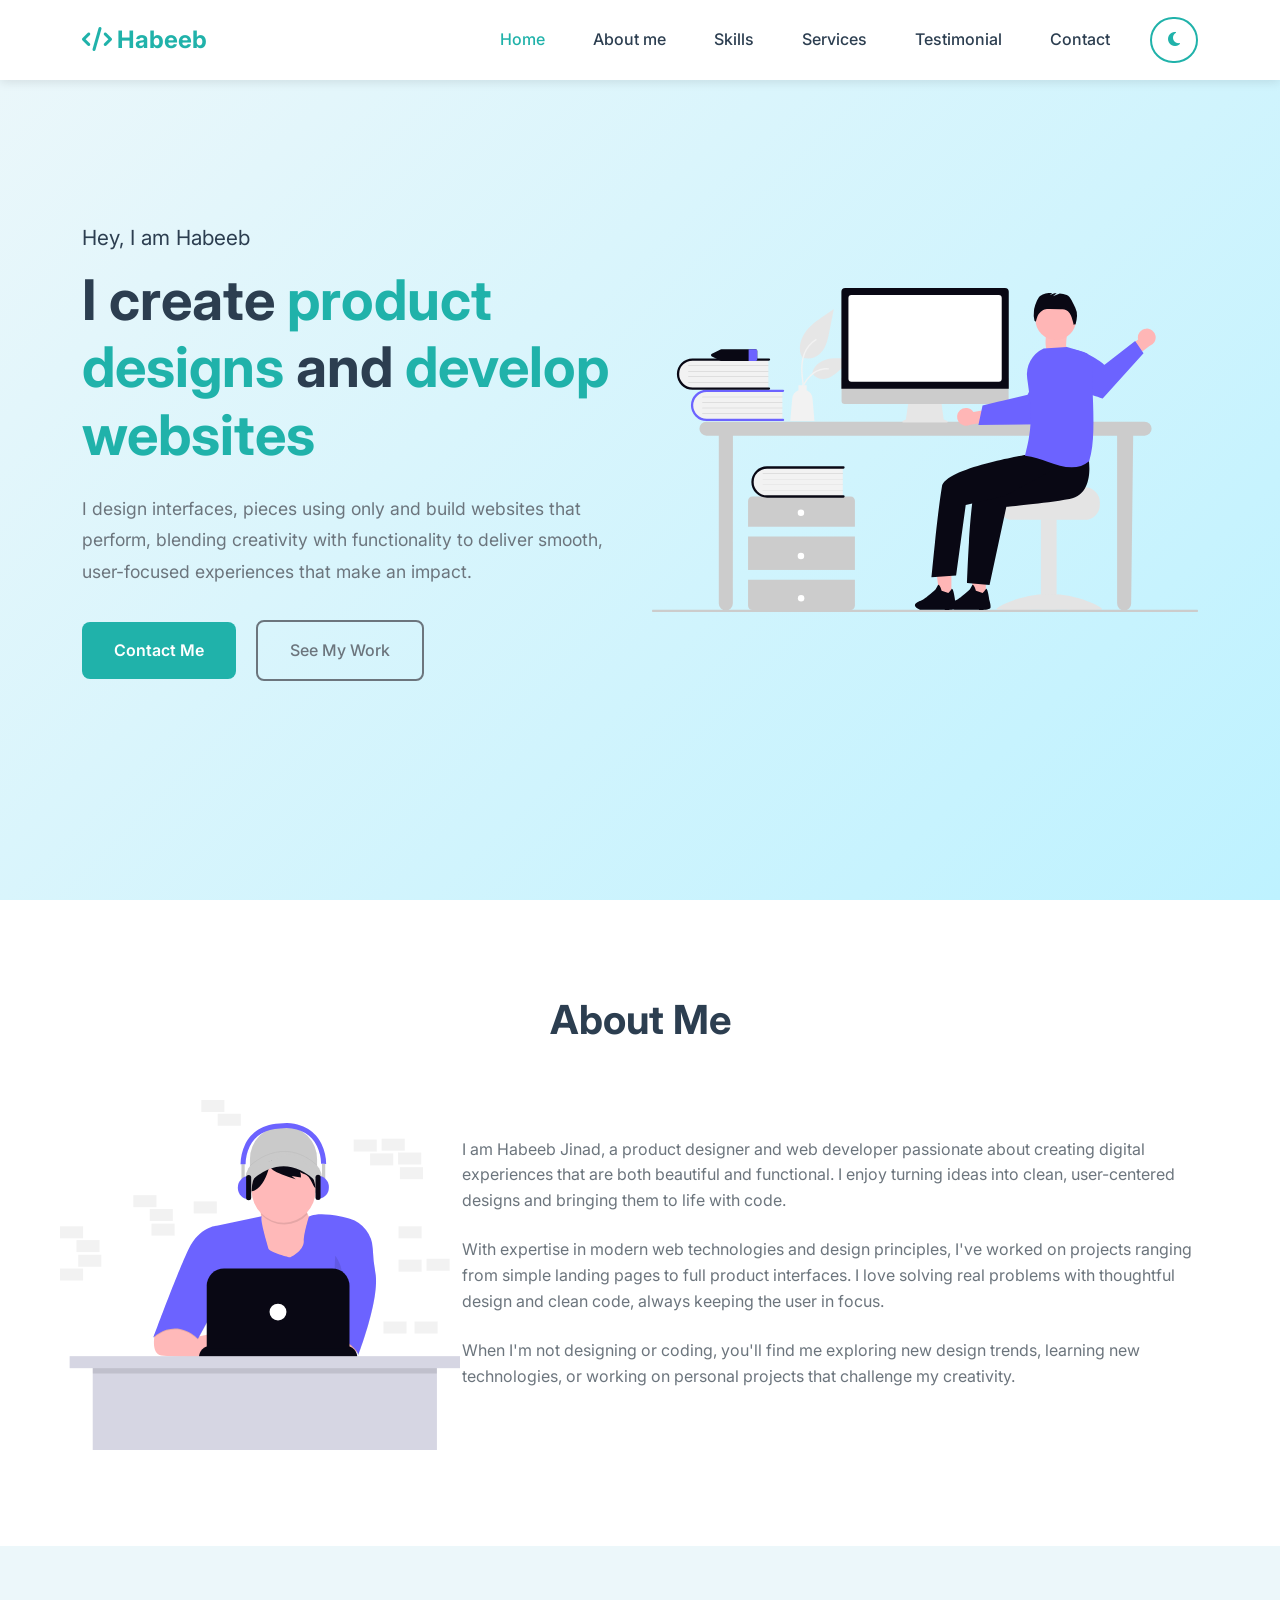
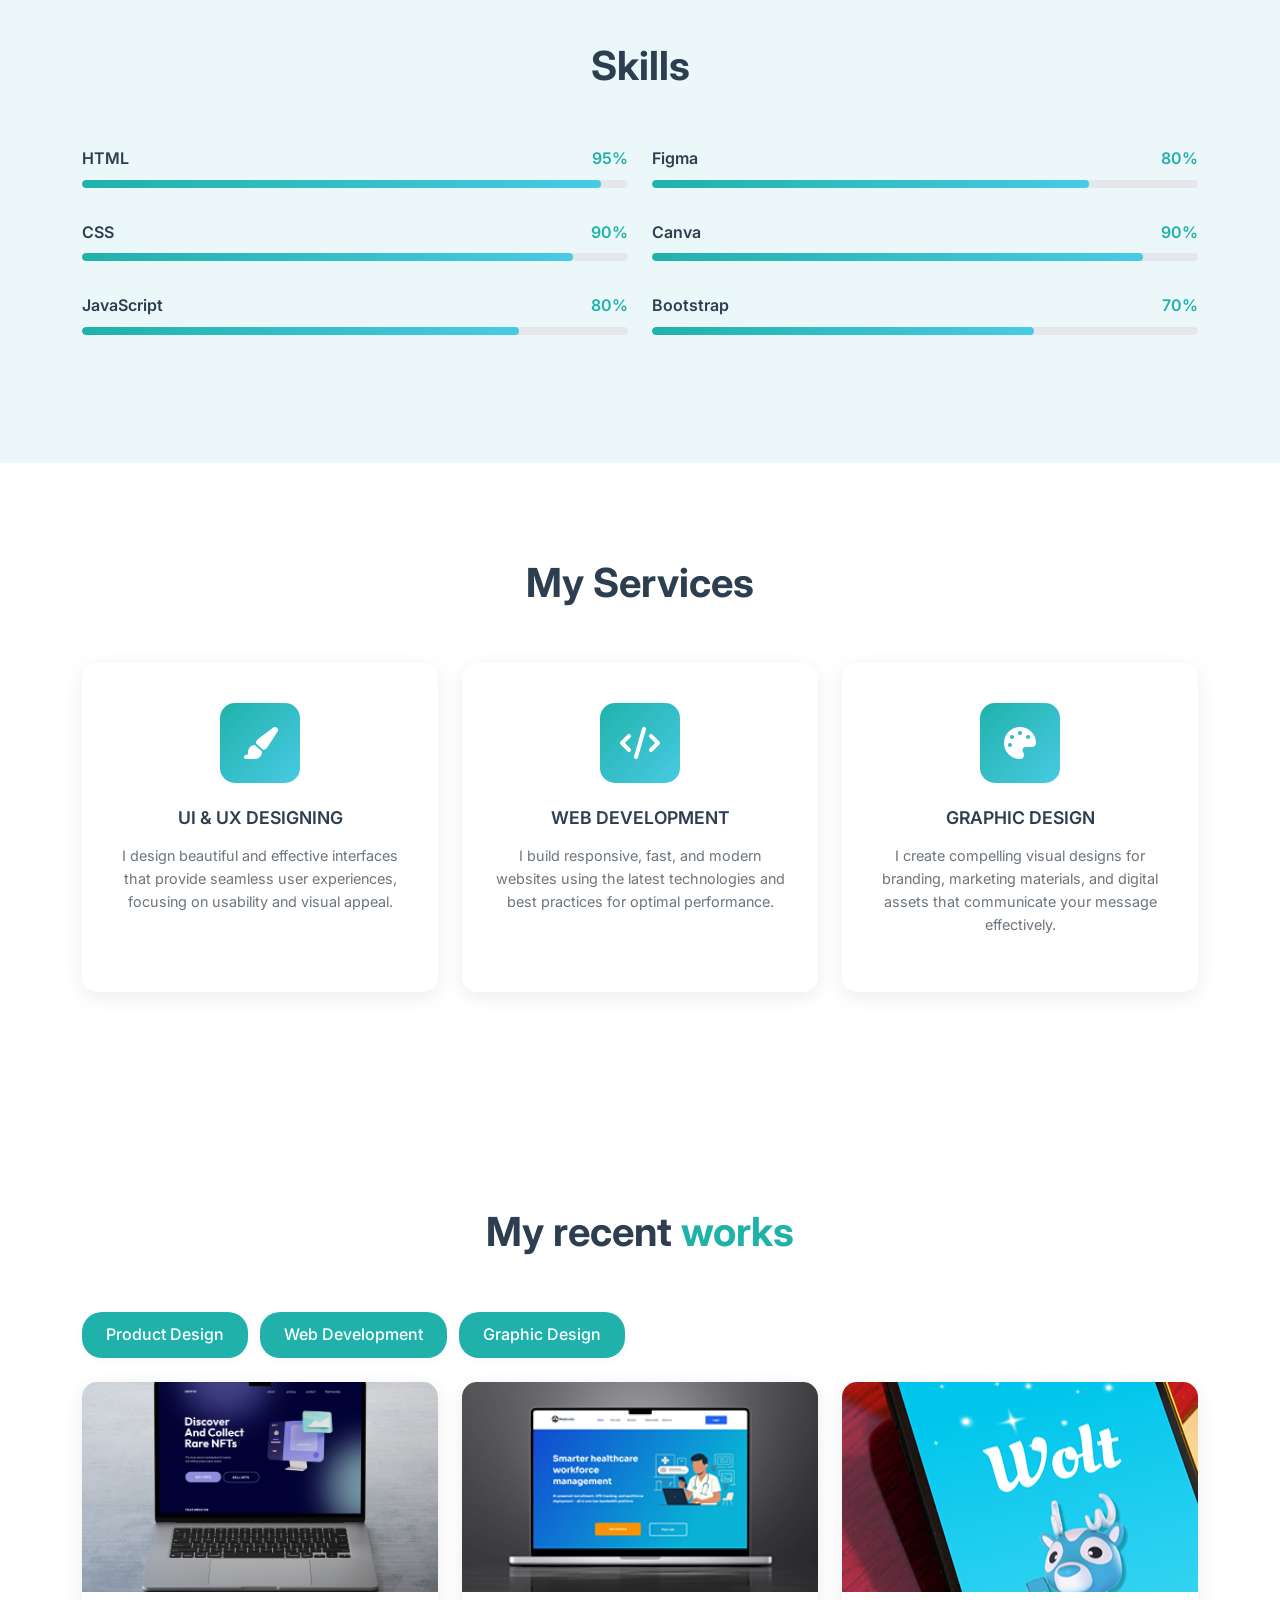
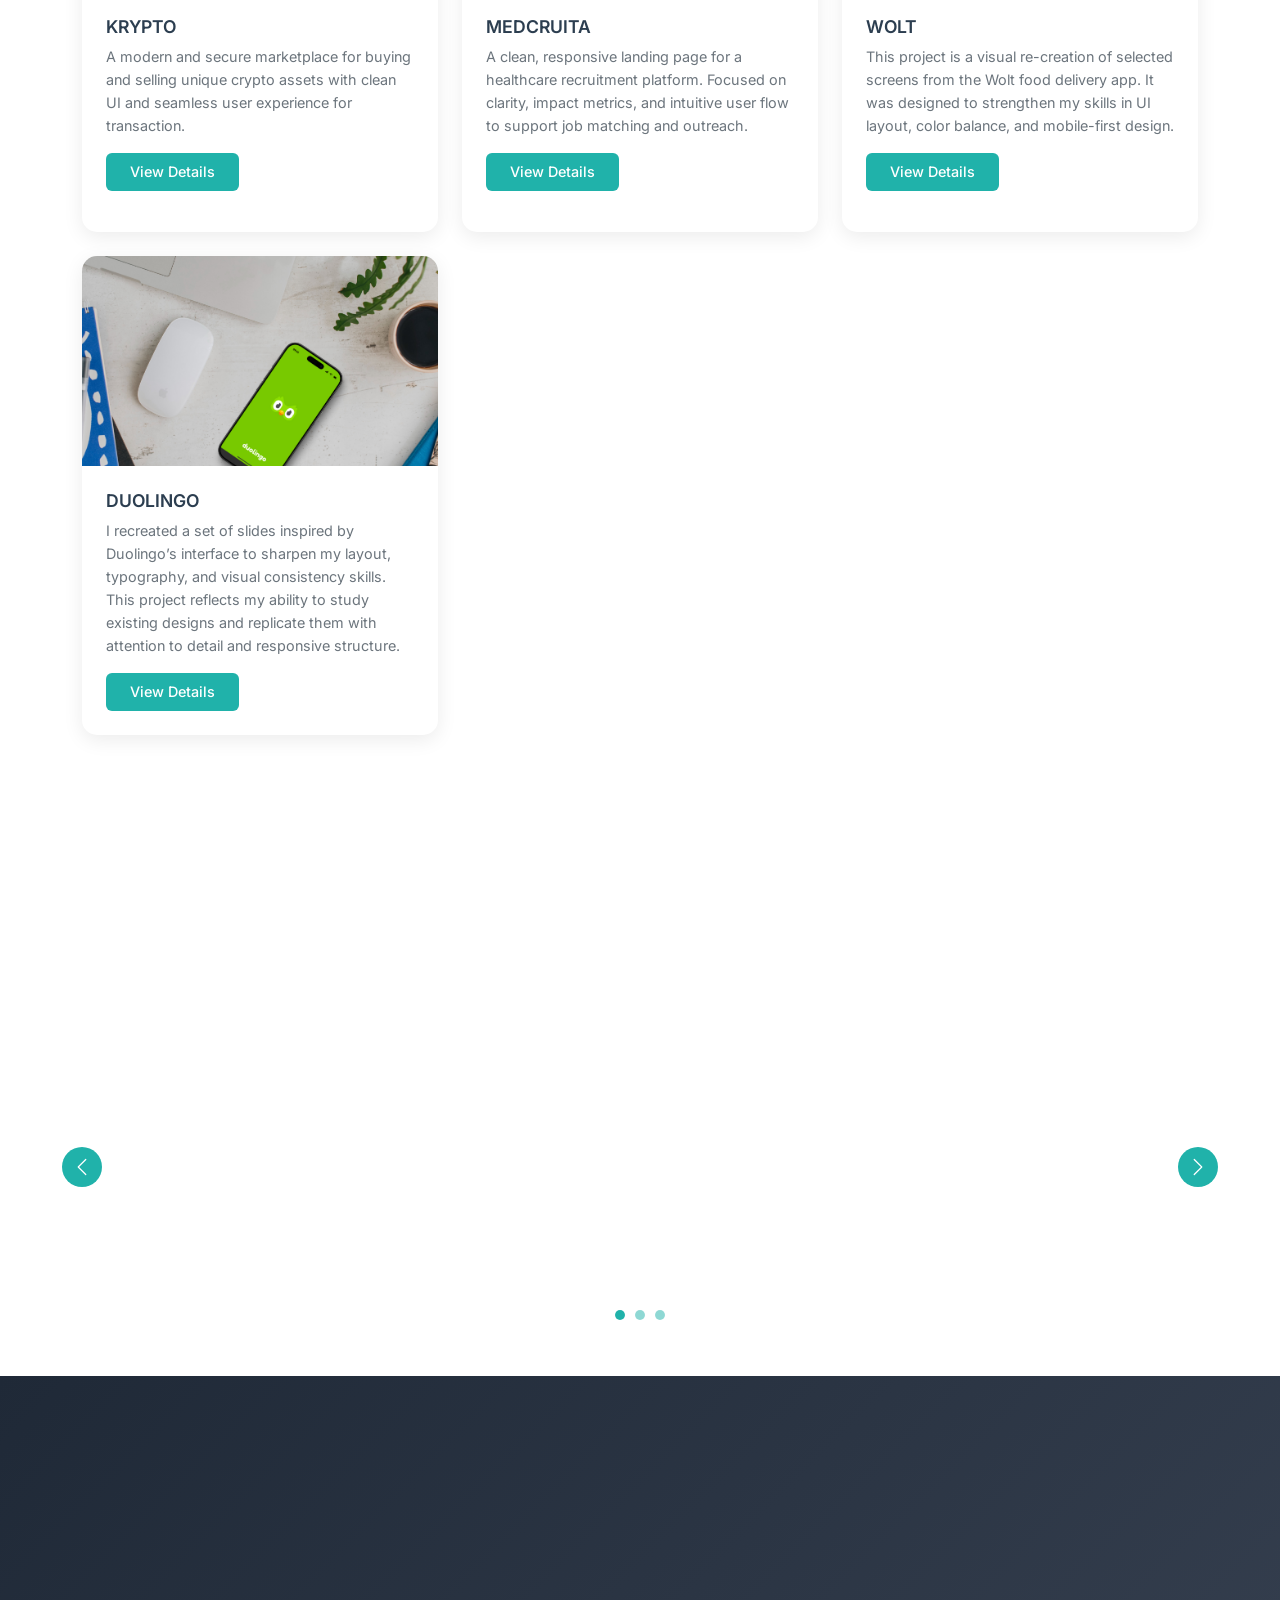
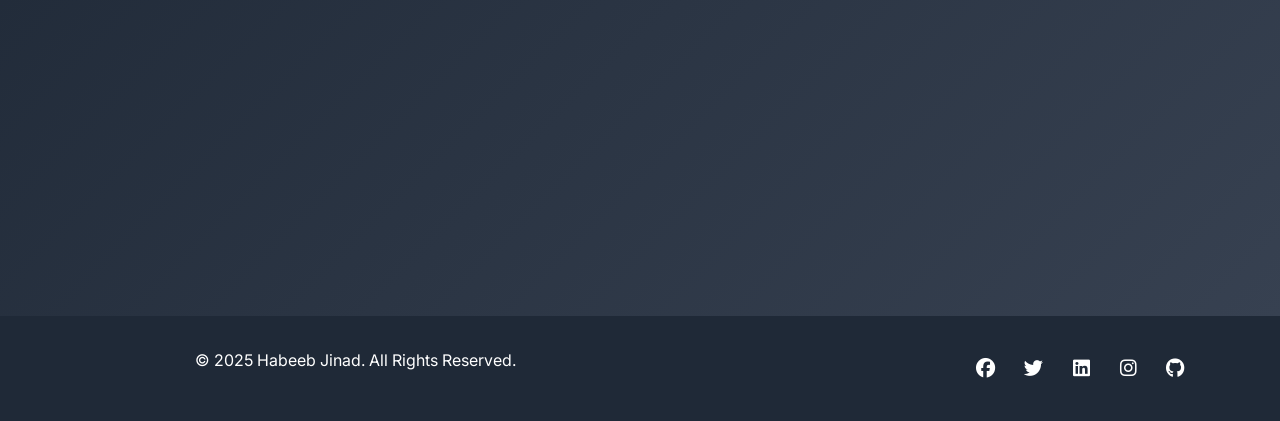
==== index.html @ 58ec865a "first commit" ====
<!DOCTYPE html>
<html lang="en">
<head>
    <meta charset="UTF-8">
    <meta name="viewport" content="width=device-width, initial-scale=1.0">
    <title>Habeeb - Portfolio</title>
    <link href="https://cdn.jsdelivr.net/npm/bootstrap@5.3.0/dist/css/bootstrap.min.css" rel="stylesheet">
    <link rel="stylesheet" href="https://cdnjs.cloudflare.com/ajax/libs/font-awesome/6.4.0/css/all.min.css">
    <link href="https://fonts.googleapis.com/css2?family=Inter:wght@300;400;500;600;700&display=swap" rel="stylesheet">
    <!-- AOS Animation Library -->
    <link href="https://unpkg.com/aos@2.3.1/dist/aos.css" rel="stylesheet">
    <link rel="stylesheet" href="style.css">
</head>
<body>
    <!-- Navigation -->
    <nav class="navbar navbar-expand-lg fixed-top" id="navbar">
        <div class="container">
            <a class="navbar-brand" href="#home">
                <i class="fas fa-code"></i> Habeeb
            </a>
            
            <button class="navbar-toggler" type="button" data-bs-toggle="collapse" data-bs-target="#navbarNav">
                <span class="navbar-toggler-icon"></span>
            </button>
            
            <div class="collapse navbar-collapse" id="navbarNav">
                <ul class="navbar-nav ms-auto">
                    <li class="nav-item">
                        <a class="nav-link active" href="#home">Home</a>
                    </li>
                    <li class="nav-item">
                        <a class="nav-link" href="#about">About me</a>
                    </li>
                    <li class="nav-item">
                        <a class="nav-link" href="#skills">Skills</a>
                    </li>
                    <li class="nav-item">
                        <a class="nav-link" href="#services">Services</a>
                    </li>
                    <li class="nav-item">
                        <a class="nav-link" href="#testimonials">Testimonial</a>
                    </li>
                    <li class="nav-item">
                        <a class="nav-link" href="#contact">Contact</a>
                    </li>
                </ul>
                <button class="theme-toggle" id="themeToggle">
                    <i class="fas fa-moon"></i>
                </button>
            </div>
        </div>
    </nav>

    <!-- Hero Section -->
    <section id="home" class="hero">
        <div class="container">
            <div class="row align-items-center">
                <div class="col-lg-6" data-aos="fade-right">
                    <p class="intro-text">Hey, I am Habeeb</p>
                    <h1>I create <span class="highlight">product designs</span> and <span class="highlight">develop websites</span></h1>
                    <p>I design interfaces, pieces using only and build websites that perform, blending creativity with functionality to deliver smooth, user-focused experiences that make an impact.</p>
                    <div class="hero-buttons">
                        <a href="#contact" class="btn-primary-custom me-3">Contact Me</a>
                        <a href="#portfolio" class="btn-outline-custom">See My Work</a>
                    </div>
                </div>
                <div class="col-lg-6" data-aos="fade-left">
                    <div class="hero-illustration">
                        <div class="computer-illustration">
                            <div class="computer-screen">
                                <img src="Images/undraw_hello_ccwj.svg" alt="" width="100%">
                            </div>
                        </div>
                    </div>
                </div>
            </div>
        </div>
    </section>

    <!-- About Section -->
    <section id="about" class="section about-section">
        <div class="container">
            <h2 class="section-title" data-aos="fade-up">About Me</h2>
            <div class="row align-items-center">
                <div class="col-lg-4 text-center mb-4 mb-lg-0" data-aos="fade-right">
                    <div class="about-illustration">
                        <div class="person-with-headphones">
                            <img src="Images/undraw_in-the-zone_07y7.svg" alt="" width="400">
                        </div>
                    </div>
                </div>
                <div class="col-lg-8" data-aos="fade-left">
                    <div class="about-content">
                        <p>I am Habeeb Jinad, a product designer and web developer passionate about creating digital experiences that are both beautiful and functional. I enjoy turning ideas into clean, user-centered designs and bringing them to life with code.</p>
                        <p>With expertise in modern web technologies and design principles, I've worked on projects ranging from simple landing pages to full product interfaces. I love solving real problems with thoughtful design and clean code, always keeping the user in focus.</p>
                        <p>When I'm not designing or coding, you'll find me exploring new design trends, learning new technologies, or working on personal projects that challenge my creativity.</p>
                    </div>
                </div>
            </div>
        </div>
    </section>

    <!-- Skills Section -->
    <section id="skills" class="section skills-section" >
        <div class="container">
            <h2 class="section-title" data-aos="fade-up">Skills</h2>
            <div class="row">
                <div class="col-lg-6" data-aos="fade-right">
                    <div class="skill-item">
                        <div class="skill-header">
                            <span class="skill-name">HTML</span>
                            <span class="skill-percentage">95%</span>
                        </div>
                        <div class="skill-bar">
                            <div class="skill-progress" data-width="95"></div>
                        </div>
                    </div>
                       <div class="skill-item">
                        <div class="skill-header">
                            <span class="skill-name">CSS</span>
                            <span class="skill-percentage">90%</span>
                        </div>
                        <div class="skill-bar">
                            <div class="skill-progress" data-width="90"></div>
                        </div>
                    </div>
                    <div class="skill-item">
                        <div class="skill-header">
                            <span class="skill-name">JavaScript</span>
                            <span class="skill-percentage">80%</span>
                        </div>
                        <div class="skill-bar">
                            <div class="skill-progress" data-width="80"></div>
                        </div>
                    </div>
                </div>
                <div class="col-lg-6" data-aos="fade-left">
                    <div class="skill-item">
                        <div class="skill-header">
                            <span class="skill-name">Figma</span>
                            <span class="skill-percentage">80%</span>
                        </div>
                        <div class="skill-bar">
                            <div class="skill-progress" data-width="80"></div>
                        </div>
                    </div>
                    <div class="skill-item">
                        <div class="skill-header">
                            <span class="skill-name">Canva</span>
                            <span class="skill-percentage">90%</span>
                        </div>
                        <div class="skill-bar">
                            <div class="skill-progress" data-width="90"></div>
                        </div>
                    </div>
                    <div class="skill-item">
                        <div class="skill-header">
                            <span class="skill-name">Bootstrap</span>
                            <span class="skill-percentage">70%</span>
                        </div>
                        <div class="skill-bar">
                            <div class="skill-progress" data-width="70"></div>
                        </div>
                    </div>
                </div>
            </div>
        </div>
    </section>

    <!-- Services Section -->
    <section id="services" class="section services-section">
        <div class="container">
            <h2 class="section-title" data-aos="fade-up">My Services</h2>
            <div class="row">
                <div class="col-lg-4 col-md-6 mb-4" data-aos="fade-up" data-aos-delay="100">
                    <div class="service-card">
                        <div class="service-icon">
                            <i class="fas fa-paint-brush"></i>
                        </div>
                        <h4>UI & UX DESIGNING</h4>
                        <p>I design beautiful and effective interfaces that provide seamless user experiences, focusing on usability and visual appeal.</p>
                    </div>
                </div>
                <div class="col-lg-4 col-md-6 mb-4" data-aos="fade-up" data-aos-delay="200">
                    <div class="service-card">
                        <div class="service-icon">
                            <i class="fas fa-code"></i>
                        </div>
                        <h4>WEB DEVELOPMENT</h4>
                        <p>I build responsive, fast, and modern websites using the latest technologies and best practices for optimal performance.</p>
                    </div>
                </div>
                <div class="col-lg-4 col-md-6 mb-4" data-aos="fade-up" data-aos-delay="300">
                    <div class="service-card">
                        <div class="service-icon">
                            <i class="fas fa-palette"></i>
                        </div>
                        <h4>GRAPHIC DESIGN</h4>
                        <p>I create compelling visual designs for branding, marketing materials, and digital assets that communicate your message effectively.</p>
                    </div>
                </div>
            </div>
        </div>
    </section>

    <!-- Portfolio Section -->
    <section id="portfolio" class="section portfolio-section">
        <div class="container">
            <h2 class="section-title" data-aos="fade-up">My recent <span style="color: var(--primary-color);">works</span></h2>
            <button id="btn-product">Product Design</button>
            <button id="btn-web">Web Development</button>
            <button id="btn-graphic">Graphic Design</button>
            
            <!-- Product Design Portfolio -->
            <div class="row portfolio-tab" id="tab-product">
                <!-- ...Product Design cards here... -->
                <div class="col-lg-4 col-md-6 mb-4" data-aos="fade-up" data-aos-delay="100">
                    <div class="portfolio-card">
                        <div class="portfolio-img1">
                            <!-- <img src="Images/Desktop_Screen.jpg" alt="" width="150px" height="200px"> -->
                        </div>
                        <div class="portfolio-content">
                            <h5 class="portfolio-title">KRYPTO</h5>
                            <p class="portfolio-description">A modern and secure marketplace for buying and selling unique crypto assets with clean UI and seamless user experience for transaction.</p>
                            <button class="btn btn-portfolio"><a href="https://www.figma.com/proto/UtSwRe54buXSeddj10uqeL/Flux---Figma-Build-Tutorial--Starter---Community-?node-id=206-2&t=BahXL095dK6r2NUO-1&scaling=scale-down&content-scaling=fixed&page-id=0%3A1&starting-point-node-id=206%3A2" style="color:white; text-decoration:none ;">View Details</a></button>
                        </div>
                    </div>
                </div>
                <div class="col-lg-4 col-md-6 mb-4" data-aos="fade-up" data-aos-delay="100">
                    <div class="portfolio-card">
                        <div class="portfolio-img2">
                            <!-- <img src="Images/Desktop2.jpg" alt="" width="150px" height="210px"> -->
                        </div>
                        <div class="portfolio-content">
                            <h5 class="portfolio-title">MEDCRUITA</h5>
                            <p class="portfolio-description">A clean, responsive landing page for a healthcare recruitment platform. Focused on clarity, impact metrics, and intuitive user flow to support job matching and outreach.</p>
                            <button class="btn btn-portfolio"><a href="https://www.figma.com/proto/5CIDczRvrMEs2ek6XN0WED/Health-Staff-Shortage?node-id=11-48&p=f&t=WVgqAH7skLcVqUFS-1&scaling=min-zoom&content-scaling=fixed&page-id=0%3A1&starting-point-node-id=11%3A48" style="color:white; text-decoration:none ;">View Details</a></button>

                        </div>
                    </div>
                </div>
                <div class="col-lg-4 col-md-6 mb-4" data-aos="fade-up" data-aos-delay="100">
                    <div class="portfolio-card">
                        <div class="portfolio-img3">
                            <!-- <img src="Images/mockuuups-multicolored-background-with-iphone-mockup.jpeg" alt="" width="360px" height="250px"> -->
                        </div>
                        <div class="portfolio-content">
                            <h5 class="portfolio-title">WOLT</h5>
                            <p class="portfolio-description">This project is a visual re-creation of selected screens from the Wolt food delivery app. It was designed to strengthen my skills in UI layout, color balance, and mobile-first design. </p>
                            <button class="btn btn-portfolio"><a href="https://www.figma.com/proto/FQML3WNP7sE4La2XTH9R8Q/Wolt?t=2QegcKZu5U7d9Sas-1&scaling=scale-down&content-scaling=fixed&page-id=0%3A1&node-id=11-59" style="color:white; text-decoration:none ;">View Details</a></button>
                        </div>
                    </div>
                </div>
                <div class="col-lg-4 col-md-6 mb-4" data-aos="fade-up" data-aos-delay="100">
                    <div class="portfolio-card" style="height: auto;">
                        <div class="portfolio-img4" >
                           <!-- <img src="Images/Duolin2.jpeg" alt="" width="500px" height="200px"> -->
                        </div>
                        <div class="portfolio-content">
                            <h5 class="portfolio-title">DUOLINGO</h5>
                            <p class="portfolio-description">I recreated a set of slides inspired by Duolingo’s interface to sharpen my layout, typography, and visual consistency skills. This project reflects my ability to study existing designs and replicate them with attention to detail and responsive structure.</p>
                            <button class="btn btn-portfolio"><a href="https://www.figma.com/proto/FQML3WNP7sE4La2XTH9R8Q/Wolt?node-id=54-167&t=sYsDBEqxlaJc2x8o-1&scaling=scale-down&content-scaling=fixed&page-id=51%3A145" style="color:white; text-decoration:none ;">View Details</a></button>
                        </div>
                    </div>
                </div>
            </div>
            
            <!-- Web Development Portfolio -->
            <div class="row portfolio-tab" id="tab-web" style="display:none;">
                <!-- ...Web Development cards here... -->
                <div class="col-lg-4 col-md-6 mb-4" data-aos="fade-up" data-aos-delay="100">
                    <div class="portfolio-card">
                        <div class="portfolio-img">
                            <img src="Images/Medmockup.jpg" alt="" width="360px" height="210px">
                        </div>
                        <div class="portfolio-content">
                            <h5 class="portfolio-title">PORTFOLIO WEBSITE</h5>
                            <p class="portfolio-description">A personal portfolio website built with HTML, CSS, and JavaScript.</p>
                            <button class="btn btn-portfolio">View Details</button>
                        </div>
                    </div>
                </div>
                <div class="col-lg-4 col-md-6 mb-4" data-aos="fade-up" data-aos-delay="100">
                    <div class="portfolio-card">
                        <div class="portfolio-img">
                            <i class="fas fa-chart-line"></i>
                        </div>
                        <div class="portfolio-content">
                            <h5 class="portfolio-title">FINTECH</h5>
                            <p class="portfolio-description">A modern fintech application with clean UI and seamless user experience for financial management.</p>
                            <button class="btn btn-portfolio">View Details</button>
                        </div>
                    </div>
                </div>
                <div class="col-lg-4 col-md-6 mb-4" data-aos="fade-up" data-aos-delay="100">
                    <div class="portfolio-card">
                        <div class="portfolio-img">
                            <i class="fas fa-chart-line"></i>
                        </div>
                        <div class="portfolio-content">
                            <h5 class="portfolio-title">FINTECH</h5>
                            <p class="portfolio-description">A modern fintech application with clean UI and seamless user experience for financial management.</p>
                            <button class="btn btn-portfolio">View Details</button>
                        </div>
                    </div>
                </div>
            </div>
            
            <!-- Graphic Design Portfolio -->
            <div class="row portfolio-tab" id="tab-graphic" style="display:none;">
                <!-- ...Graphic Design cards here... -->
                <div class="col-lg-4 col-md-6 mb-4" data-aos="fade-up" data-aos-delay="100">
                    <div class="portfolio-card">
                        <div class="portfolio-img">
                            <i class="fas fa-palette"></i>
                        </div>
                        <div class="portfolio-content">
                            <h5 class="portfolio-title">LOGO DESIGN</h5>
                            <p class="portfolio-description">Creative logo designs for brands and businesses.</p>
                            <button class="btn btn-portfolio">View Details</button>
                        </div>
                    </div>
                </div>
                <div class="col-lg-4 col-md-6 mb-4" data-aos="fade-up" data-aos-delay="100">
                    <div class="portfolio-card">
                        <div class="portfolio-img">
                            <i class="fas fa-chart-line"></i>
                        </div>
                        <div class="portfolio-content">
                            <h5 class="portfolio-title">FINTECH</h5>
                            <p class="portfolio-description">A modern fintech application with clean UI and seamless user experience for financial management.</p>
                            <button class="btn btn-portfolio">View Details</button>
                        </div>
                    </div>
                </div>
                <div class="col-lg-4 col-md-6 mb-4" data-aos="fade-up" data-aos-delay="100">
                    <div class="portfolio-card">
                        <div class="portfolio-img">
                            <i class="fas fa-chart-line"></i>
                        </div>
                        <div class="portfolio-content">
                            <h5 class="portfolio-title">FINTECH</h5>
                            <p class="portfolio-description">A modern fintech application with clean UI and seamless user experience for financial management.</p>
                            <button class="btn btn-portfolio">View Details</button>
                        </div>
                    </div>
                </div>
            </div>
        </div>
    </section>
    <!-- Testimonials Section -->
    <section id="testimonials" class="testimonial-section">
        <div class="container">
            <h2 class="section-title" data-aos="fade-up">What our clients say</h2>
            <div id="testimonialCarousel" class="carousel slide" data-bs-ride="carousel">
                <div class="carousel-inner">
                    <div class="carousel-item active">
                        <div class="row justify-content-center">
                            <div class="col-lg-8">
                                <div class="testimonial-card" data-aos="fade-up">
                                    <p class="testimonial-text">"Working with Mubashir was an absolute pleasure. His attention to detail and creative approach resulted in a website that exceeded our expectations. The design is both beautiful and functional."</p>
                                    <div class="testimonial-author">
                                        <div class="author-img">
                                            <i class="fas fa-user"></i>
                                        </div>
                                        <div class="author-info">
                                            <h6>Sarah Johnson</h6>
                                            <small>CEO, TechStart</small>
                                        </div>
                                    </div>
                                </div>
                            </div>
                        </div>
                    </div>
                    <div class="carousel-item">
                        <div class="row justify-content-center">
                            <div class="col-lg-8">
                                <div class="testimonial-card" data-aos="fade-up">
                                    <p class="testimonial-text">"Habeeb delivered exceptional work on our e-commerce platform. His technical skills and design expertise helped us create a user-friendly interface that increased our conversion rates significantly."</p>
                                    <div class="testimonial-author">
                                        <div class="author-img">
                                            <i class="fas fa-user"></i>
                                        </div>
                                        <div class="author-info">
                                            <h6>Michael Chen</h6>
                                            <small>Founder, ShopEasy</small>
                                        </div>
                                    </div>
                                </div>
                            </div>
                        </div>
                    </div>
                    <div class="carousel-item">
                        <div class="row justify-content-center">
                            <div class="col-lg-8">
                                <div class="testimonial-card" data-aos="fade-up">
                                    <p class="testimonial-text">"The mobile app design Habeeb created for us is outstanding. He understood our vision perfectly and translated it into a sleek, intuitive interface that our users love."</p>
                                    <div class="testimonial-author">
                                        <div class="author-img">
                                            <i class="fas fa-user"></i>
                                        </div>
                                        <div class="author-info">
                                            <h6>Emily Rodriguez</h6>
                                            <small>Product Manager, AppFlow</small>
                                        </div>
                                    </div>
                                </div>
                            </div>
                        </div>
                    </div>
                </div>
                
                <!-- Carousel Controls -->
                <button class="carousel-control-prev" type="button" data-bs-target="#testimonialCarousel" data-bs-slide="prev">
                    <span class="carousel-control-prev-icon"></span>
                </button>
                <button class="carousel-control-next" type="button" data-bs-target="#testimonialCarousel" data-bs-slide="next">
                    <span class="carousel-control-next-icon"></span>
                </button>
                
                <!-- Carousel Indicators -->
                <div class="carousel-indicators">
                    <button type="button" data-bs-target="#testimonialCarousel" data-bs-slide-to="0" class="active"></button>
                    <button type="button" data-bs-target="#testimonialCarousel" data-bs-slide-to="1"></button>
                    <button type="button" data-bs-target="#testimonialCarousel" data-bs-slide-to="2"></button>
                </div>
            </div>
        </div>
    </section>

    <!-- Contact Section -->
    <section id="contact" class="contact-section">
        <div class="container">
            <div class="row align-items-center">
                <div class="col-lg-6" data-aos="fade-right">
                    <div class="contact-content">
                        <h2>Let's discuss on something <span class="highlight">cool</span> together</h2>
                        <p>I'm interested both part-time or full-time opportunities. However, if you have other requests or questions, don't hesitate to contact me.</p>
                    </div>
                </div>
                <div class="col-lg-6" data-aos="fade-left">
                    <form class="contact-form" id="contactForm">
                        <div class="mb-3">
                            <input type="text" class="form-control" placeholder="Your name" required>
                        </div>
                        <div class="mb-3">
                            <input type="email" class="form-control" placeholder="Your email" required>
                        </div>
                        <div class="mb-3">
                            <textarea class="form-control" rows="4" placeholder="Your message" required></textarea>
                        </div>
                        <button type="submit" class="btn btn-primary-custom w-100">Send Message</button>
                    </form>
                </div>
            </div>
        </div>
    </section>

    <!-- Footer -->
    <footer class="footer">
        <div class="container">
            <div class="row align-items-center">
                <div class="col-md-6">
                    <p>&copy; 2025 Habeeb Jinad. All Rights Reserved.</p>
                </div>
                <div class="col-md-6">
                    <div class="social-links text-md-end">
                        <a href="#"><i class="fab fa-facebook"></i></a>
                        <a href="#"><i class="fab fa-twitter"></i></a>
                        <a href="#"><i class="fab fa-linkedin"></i></a>
                        <a href="#"><i class="fab fa-instagram"></i></a>
                        <a href="#"><i class="fab fa-github"></i></a>
                    </div>
                </div>
            </div>
        </div>
    </footer>

    <!-- Bootstrap 5 JS -->
    <script src="https://cdn.jsdelivr.net/npm/bootstrap@5.3.0/dist/js/bootstrap.bundle.min.js"></script>
    
    <!-- AOS Animation Library -->
    <script src="https://unpkg.com/aos@2.3.1/dist/aos.js"></script>

    <script>
        // Initialize AOS
        AOS.init({
            duration: 1000,
            once: true,
            offset: 100
        });

        // Navbar scroll effect and active link highlighting
        window.addEventListener('scroll', function() {
            const navbar = document.getElementById('navbar');
            const sections = document.querySelectorAll('section');
            const navLinks = document.querySelectorAll('.nav-link');
            
            // Navbar background on scroll
            if (window.scrollY > 50) {
                navbar.style.background = 'rgba(255, 255, 255, 0.95)';
                navbar.style.backdropFilter = 'blur(10px)';
            } else {
                navbar.style.background = 'var(--bg-light)';
                navbar.style.backdropFilter = 'none';
            }
            
            // Active link highlighting
            let current = '';
            sections.forEach(section => {
                const sectionTop = section.offsetTop;
                const sectionHeight = section.clientHeight;
                if (scrollY >= (sectionTop - 200)) {
                    current = section.getAttribute('id');
                }
            });
            
            navLinks.forEach(link => {
                link.classList.remove('active');
                if (link.getAttribute('href') === '#' + current) {
                    link.classList.add('active');
                }
            });
        });

        // Smooth scrolling for navigation links
        document.querySelectorAll('a[href^="#"]').forEach(anchor => {
            anchor.addEventListener('click', function (e) {
                e.preventDefault();
                const target = document.querySelector(this.getAttribute('href'));
                if (target) {
                    target.scrollIntoView({
                        behavior: 'smooth',
                        block: 'start'
                    });
                }
            });
        });

        // Skills animation
        function animateSkills() {
            const skillBars = document.querySelectorAll('.skill-progress');
            skillBars.forEach(bar => {
                const width = bar.getAttribute('data-width');
                bar.style.width = width + '%';
            });
        }
        
                // Portfolio tab switching
        document.getElementById('btn-product').onclick = function() {
            document.getElementById('tab-product').style.display = 'flex';
            document.getElementById('tab-web').style.display = 'none';
            document.getElementById('tab-graphic').style.display = 'none';
        };
        document.getElementById('btn-web').onclick = function() {
            document.getElementById('tab-product').style.display = 'none';
            document.getElementById('tab-web').style.display = 'flex';
            document.getElementById('tab-graphic').style.display = 'none';
        };
        document.getElementById('btn-graphic').onclick = function() {
            document.getElementById('tab-product').style.display = 'none';
            document.getElementById('tab-web').style.display = 'none';
            document.getElementById('tab-graphic').style.display = 'flex';
        };
        // Trigger skills animation when section is in view
        const skillsSection = document.getElementById('skills');
        const observer = new IntersectionObserver((entries) => {
            entries.forEach(entry => {
                if (entry.isIntersecting) {
                    animateSkills();
                }
            });
        });
        observer.observe(skillsSection);

        // Theme toggle functionality
        const themeToggle = document.getElementById('themeToggle');
        const body = document.body;
        const icon = themeToggle.querySelector('i');

        // Check for saved theme preference
        const savedTheme = localStorage.getItem('theme');
        if (savedTheme) {
            body.setAttribute('data-theme', savedTheme);
            if (savedTheme === 'dark') {
                icon.classList.replace('fa-moon', 'fa-sun');
            }
        }

        themeToggle.addEventListener('click', () => {
            const currentTheme = body.getAttribute('data-theme');
            
            if (currentTheme === 'dark') {
                body.removeAttribute('data-theme');
                icon.classList.replace('fa-sun', 'fa-moon');
                localStorage.setItem('theme', 'light');
            } else {
                body.setAttribute('data-theme', 'dark');
                icon.classList.replace('fa-moon', 'fa-sun');
                localStorage.setItem('theme', 'dark');
            }
        });

        // Form validation and submission
        const contactForm = document.getElementById('contactForm');
        contactForm.addEventListener('submit', function(e) {
            e.preventDefault();
            
            // Simple form validation
            const inputs = this.querySelectorAll('input, textarea');
            let isValid = true;
            
            inputs.forEach(input => {
                if (!input.value.trim()) {
                    isValid = false;
                    input.style.borderColor = '#dc3545';
                } else {
                    input.style.borderColor = 'rgba(255,255,255,0.2)';
                }
            });
            
            if (isValid) {
                // Simulate form submission
                const submitBtn = this.querySelector('button[type="submit"]');
                const originalText = submitBtn.textContent;
                submitBtn.textContent = 'Sending...';
                submitBtn.disabled = true;
                
                setTimeout(() => {
                    alert('Message sent successfully!');
                    this.reset();
                    submitBtn.textContent = originalText;
                    submitBtn.disabled = false;
                }, 2000);
            }
        });

        // Mobile nav toggle
        const navbarToggler = document.querySelector('.navbar-toggler');
        const navbarCollapse = document.querySelector('.navbar-collapse');
        
        navbarToggler.addEventListener('click', function() {
            this.classList.toggle('active');
        });

        // Close mobile nav when clicking on a link
        document.querySelectorAll('.nav-link').forEach(link => {
            link.addEventListener('click', () => {
                if (window.innerWidth < 992) {
                    const bsCollapse = new bootstrap.Collapse(navbarCollapse, {
                        hide: true
                    });
                }
            });
        });

        // Testimonial carousel auto-play
        const testimonialCarousel = new bootstrap.Carousel(document.getElementById('testimonialCarousel'), {
            interval: 5000,
            wrap: true
        });
    </script>
</body>
</html>
---- style.css ----
:root {
    --primary-color: #20B2AA;
    --secondary-color: #48CAE4;
    --accent-color: #7DD3FC;
    --soft-blue:#bef2ff;
    --dark-color: #2C3E50;
    --light-blue: #ecf7fa;
    --text-dark: #2C3E50;
    --text-light: #6C757D;
    --text-muted: #9CA3AF;
    --bg-light: #FFFFFF;
    --card-bg: #FFFFFF;
    --testimonial-bg: #A7F3D0;
}

[data-theme="dark"] {
    --soft-blue:#1A1A1A;
    --bg-light: #1A1A1A;
    --light-blue: #2D2D2D;
    --text-dark: #FFFFFF;
    --text-light: #E0E0E0;
    --text-muted: #B0B0B0;
    --card-bg: #2D2D2D;
    --testimonial-bg: #065F46;
}

* {
    margin: 0;
    padding: 0;
    box-sizing: border-box;
}

body {
    font-family: 'Inter', sans-serif;
    line-height: 1.6;
    color: var(--text-dark);
    background-color: var(--bg-light);
    transition: all 0.3s ease;
}

html {
    scroll-behavior: smooth;
}

/* Navigation */
.navbar {
    background-color: var(--bg-light) !important;
    box-shadow: 0 2px 10px rgba(0,0,0,0.1);
    transition: all 0.3s ease;
    padding: 1rem 0;
}

.navbar-brand {
    font-weight: 700;
    font-size: 1.5rem;
    color: var(--primary-color) !important;
}

.navbar-nav .nav-link {
    color: var(--text-dark) !important;
    font-weight: 500;
    margin: 0 1rem;
    transition: color 0.3s ease;
    position: relative;
}

.navbar-nav .nav-link:hover,
.navbar-nav .nav-link.active {
    color: var(--primary-color) !important;
}

.theme-toggle {
    background: none;
    border: 2px solid var(--primary-color);
    color: var(--primary-color);
    border-radius: 50px;
    padding: 0.5rem 1rem;
    transition: all 0.3s ease;
    margin-left: 1rem;
}

.theme-toggle:hover {
    background-color: var(--primary-color);
    color: white;
}

/* Hero Section */
.hero {
    min-height: 100vh;
    display: flex;
    align-items: center;
    background: linear-gradient(135deg, var(--light-blue) 0%, var(--soft-blue) 100%);
    padding: 8rem 0;
}

.hero h1 {
    font-size: 3.5rem;
    font-weight: 700;
    color: var(--text-dark);
    margin-bottom: 1.5rem;
    line-height: 1.2;
}

.hero .highlight {
    color: var(--primary-color);
}

.hero p {
    font-size: 1.1rem;
    color: var(--text-light);
    margin-bottom: 2rem;
    line-height: 1.8;
}

.hero .intro-text {
    color: var(--text-dark);
    font-size: 1.3rem;
    margin-bottom: 0.7rem;
}

.btn-primary-custom {
    background: var(--primary-color);
    border: none;
    padding: 1rem 2rem;
    border-radius: 8px;
    font-weight: 600;
    color: white;
    transition: all 0.3s ease;
    text-decoration: none;
    display: inline-block;
}

.btn-primary-custom:hover {
    background: #1a9a95;
    transform: translateY(-2px);
    color: white;
}

.btn-outline-custom {
    border: 2px solid var(--text-light);
    color: var(--text-light);
    padding: 1rem 2rem;
    border-radius: 8px;
    font-weight: 500;
    transition: all 0.3s ease;
    text-decoration: none;
    display: inline-block;
}

.btn-outline-custom:hover {
    background-color: var(--text-light);
    color: white;
}

/* Hero Illustration */
.hero-illustration {
    position: relative;
    text-align: center;
}

/* Section Styles */
.section {
    padding: 6rem 0;
}

.section-title {
    font-size: 2.5rem;
    font-weight: 700;
    text-align: center;
    margin-bottom: 3.5rem;
    color: var(--text-dark);
}

/* About Section */
.about-section {
    background-color: var(--light-gray);
    padding: 6rem 0;
}

.about-illustration {
    width: 300px;
    height: 350px;
    position: relative;
    margin: 0 auto;
    display: flex;
    align-items: center;
    justify-content: center;
    
}

.person-with-headphones {
    color: white;
    font-size: 4rem;
}

.about-content p {
    color: var(--text-light);
    font-size: 1rem;
    line-height: 1.6;
    margin-bottom: 1.5rem;
}

/* Skills Section */
.skills-section {
    background-color: var(--light-blue);
    padding: 6rem 0;
}

.skill-item {
    margin-bottom: 2rem;
}

.skill-header {
    display: flex;
    justify-content: space-between;
    align-items: center;
    margin-bottom: 0.5rem;
}

.skill-name {
    font-weight: 600;
    color: var(--text-dark);
}

.skill-percentage {
    font-weight: 600;
    color: var(--primary-color);
}

.skill-bar {
    height: 8px;
    background-color: #E5E7EB;
    border-radius: 4px;
    overflow: hidden;
}

.skill-progress {
    height: 100%;
    background: linear-gradient(90deg, var(--primary-color), var(--secondary-color));
    border-radius: 4px;
    transition: width 2s ease-in-out;
    width: 0;
}

/* Services Section */
.services-section {
    background-color: var(--light-gray);
}

.service-card {
    background: var(--card-bg);
    border-radius: 15px;
    padding: 2.5rem 2rem;
    text-align: center;
    box-shadow: 0 5px 20px rgba(0,0,0,0.08);
    transition: all 0.3s ease;
    border: none;
    height: 100%;
}

.service-card:hover {
    transform: translateY(-5px);
    box-shadow: 0 15px 35px rgba(0,0,0,0.15);
}

.service-icon {
    width: 80px;
    height: 80px;
    background: linear-gradient(135deg, var(--primary-color), var(--secondary-color));
    border-radius: 15px;
    display: flex;
    align-items: center;
    justify-content: center;
    margin: 0 auto 1.5rem;
    color: white;
    font-size: 2rem;
}

.service-card h4 {
    font-weight: 600;
    margin-bottom: 1rem;
    color: var(--text-dark);
    font-size: 1.1rem;
}

.service-card p {
    color: var(--text-light);
    font-size: 0.9rem;
    line-height: 1.6;
}
/* Portfolio Tab Buttons */
#portfolio .container > button {
    background: var(--primary-color, #007bff);
    color: #fff;
    border: none;
    outline: none;
    padding: 10px 24px;
    margin: 0 8px 24px 0;
    border-radius: 20px;
    font-weight: 500;
    font-size: 1rem;
    transition: background-color 0.2s, color 0.2s, box-shadow 0.2s;
    box-shadow: 0 2px 8px rgba(0,0,0,0.04);
    cursor: pointer;
}

#portfolio .container > button.active,
#portfolio .container > button:focus {
    background: #fff;
    color: var(--primary-color, #007bff);
    border: 2px solid var(--primary-color, #007bff);
    box-shadow: 0 4px 16px rgba(0,0,0,0.08);
}
/* Portfolio Section */
.portfolio-section {
    background-color: var(--bg-light);
}

.portfolio-card {
    background: 010135var(--card-bg);
    border-radius: 15px;
    overflow: hidden;
    box-shadow: 0 5px 20px rgba(0,0,0,0.08);
    transition: all 0.3s ease;
    border: none;
    height: 450px;
}

.portfolio-card:hover {
    transform: translateY(-5px);
    box-shadow: 0 15px 35px rgba(0,0,0,0.15);
}
.portfolio-img1 {
  width: auto;
  height: 210px;
  background: url('Images/mockuuups-mac.jpeg') no-repeat center center;
  background-size: cover; /* or try cover */
  display: flex;
  align-items: center;
  justify-content: center;
  color: white;
  font-size: 3rem;
}

.portfolio-img2 {
    width: auto;
    height: 210px;
    background: url('Images/Medcruita.jpeg') no-repeat center center;
    background-size: cover; 
    display: flex;
    align-items: center;
    justify-content: center;
    color: white;
    font-size: 3rem;}

.portfolio-img3 {
    height: 210px;
    background: url('Images/mockuuups-multicolored-background-with-iphone-mockup.jpeg') no-repeat center center;
    display: flex;
    align-items: center;
    justify-content: center;
    color: white;
    font-size: 3rem;
    
}
.portfolio-img4 {
    height: 210px;
    background: url('Images/Duolin2.jpeg') no-repeat center center;
    background-size: 600px;
    display: flex;
    align-items: center;
    justify-content: center;
    color: white;
    font-size: 3rem;
    
}
.portfolio-img {
    height: 200px;
    background: linear-gradient(45deg, var(--primary-color), var(--secondary-color));
    display: flex;
    align-items: center;
    justify-content: center;
    color: white;
    font-size: 2rem;
        }

.portfolio-content {
    padding: 1.5rem;
}

.portfolio-title {
    font-weight: 600;
    margin-bottom: 0.5rem;
    color: var(--text-dark);
    font-size: 1.1rem;
}

.portfolio-description {
    color: var(--text-light);
    font-size: 0.9rem;
    line-height: 1.6;
    margin-bottom: 1rem;
}

.btn-portfolio {
    background: var(--primary-color);
    color: white;
    border: none;
    padding: 0.5rem 1.5rem;
    border-radius: 6px;
    font-size: 0.9rem;
    font-weight: 500;
    transition: all 0.3s ease;
}

.btn-portfolio:hover {
    background: #1a9a95;
    color: white;
}

/* Testimonials Section */
.testimonial-section {
    background-color: var(--light-gray);
    padding: 5rem 0;
}

.testimonial-card {
    background: var(--testimonial-bg);
    border-radius: 20px;
    padding: 2.5rem;
    text-align: center;
    margin: 0 1rem;
    border: none;
    position: relative;
}

.testimonial-text {
    font-size: 1.1rem;
    font-style: italic;
    margin-bottom: 2rem;
    color: var(--text-light);
    line-height: 1.8;
}

.testimonial-author {
    display: flex;
    align-items: center;
    justify-content: center;
}

.author-img {
    width: 50px;
    height: 50px;
    border-radius: 50%;
    background: #02946b;
    display: flex;
    align-items: center;
    justify-content: center;
    color: white;
    font-size: 1.2rem;
    margin-right: 1rem;
}

.author-info h6 {
    margin: 0;
    font-weight: 600;
    color: var(--text-light);
    font-size: 0.9rem;
}

.author-info small {
    color: var(--text-light);
    font-size: 0.8rem;
}

.carousel-control-prev,
.carousel-control-next {
    width: 40px;
    height: 40px;
    background-color: var(--primary-color);
    border-radius: 50%;
    top: 50%;
    transform: translateY(-50%);
    opacity: 1;
}

.carousel-control-prev {
    left: -20px;
}

.carousel-control-next {
    right: -20px;
}

.carousel-control-prev-icon,
.carousel-control-next-icon {
    width: 20px;
    height: 20px;
}

.carousel-indicators {
    bottom: -50px;
}

.carousel-indicators [data-bs-target] {
    background-color: var(--primary-color);
    width: 10px;
    height: 10px;
    border-radius: 50%;
    margin: 0 5px;
}

/* Contact Section */
.contact-section {
    background: linear-gradient(135deg, #1F2937 0%, #374151 100%);
    color: white;
    padding: 5rem 0;
}

.contact-content h2 {
    font-size: 2.5rem;
    font-weight: 700;
    margin-bottom: 1rem;
    line-height: 1.3;
}

.contact-content .highlight {
    color: var(--primary-color);
}

.contact-content p {
    font-size: 1rem;
    opacity: 0.9;
    line-height: 1.7;
}

.contact-form {
    background: rgba(255,255,255,0.05);
    backdrop-filter: blur(10px);
    border-radius: 15px;
    padding: 2rem;
}

.form-control {
    background: rgba(255,255,255,0.1);
    border: 1px solid rgba(255,255,255,0.2);
    border-radius: 8px;
    color: white;
    padding: 0.8rem 1rem;
    margin-bottom: 1rem;
    font-size: 0.9rem;
}

.form-control:focus {
    background: rgba(255,255,255,0.15);
    border-color: var(--primary-color);
    box-shadow: 0 0 0 0.2rem rgba(32, 178, 170, 0.25);
    color: white;
}

.form-control::placeholder {
    color: rgba(255,255,255,0.7);
}

/* Footer */
.footer {
    background-color: #1F2937;
    color: white;
    padding: 2rem 0;
    text-align: center;
}

.social-links a {
    color: white;
    font-size: 1.2rem;
    margin: 0 0.8rem;
    transition: color 0.3s ease;
}

.social-links a:hover {
    color: var(--primary-color);
}

/* Responsive: Make portfolio buttons smaller on small screens */
@media (max-width: 576px) {
    #portfolio .container > button {
        padding: 5px 9px;
        font-size: 0.5rem;
        margin-bottom: 16px;
    }
    /* Hero section button */
    .btn-primary-custom {
        padding: 0.8rem 1.5rem;
        font-size: 0.9rem;
    }
    .btn-outline-custom {
        padding: 0.8rem 1.5rem;
        font-size: 0.9rem;
    }
    .hero h1 {
        font-size: 2rem; 
    }
    .hero p {
        font-size: 1rem;
    }
    .hero .intro-text {
        font-size: 1rem;
    }
    .hero-illustration {
        width: 100%;
        height: auto;
        margin-top: 50px;
        justify-items: center;
    }
 


}
/* Responsive Design */
@media (max-width: 768px) {
    .hero h1 {
        font-size: 2.5rem;
    }
    
    .section-title {
        font-size: 2rem;
    }
    
    .computer-illustration {
        width: 300px;
        height: 220px;
    }
    
    .computer-screen {
        width: 240px;
        height: 150px;
    }
    
    .carousel-control-prev,
    .carousel-control-next {
        display: none;
    }
}

/* Text color fixes for dark mode */
.text-muted {
    color: var(--text-muted) !important;
}
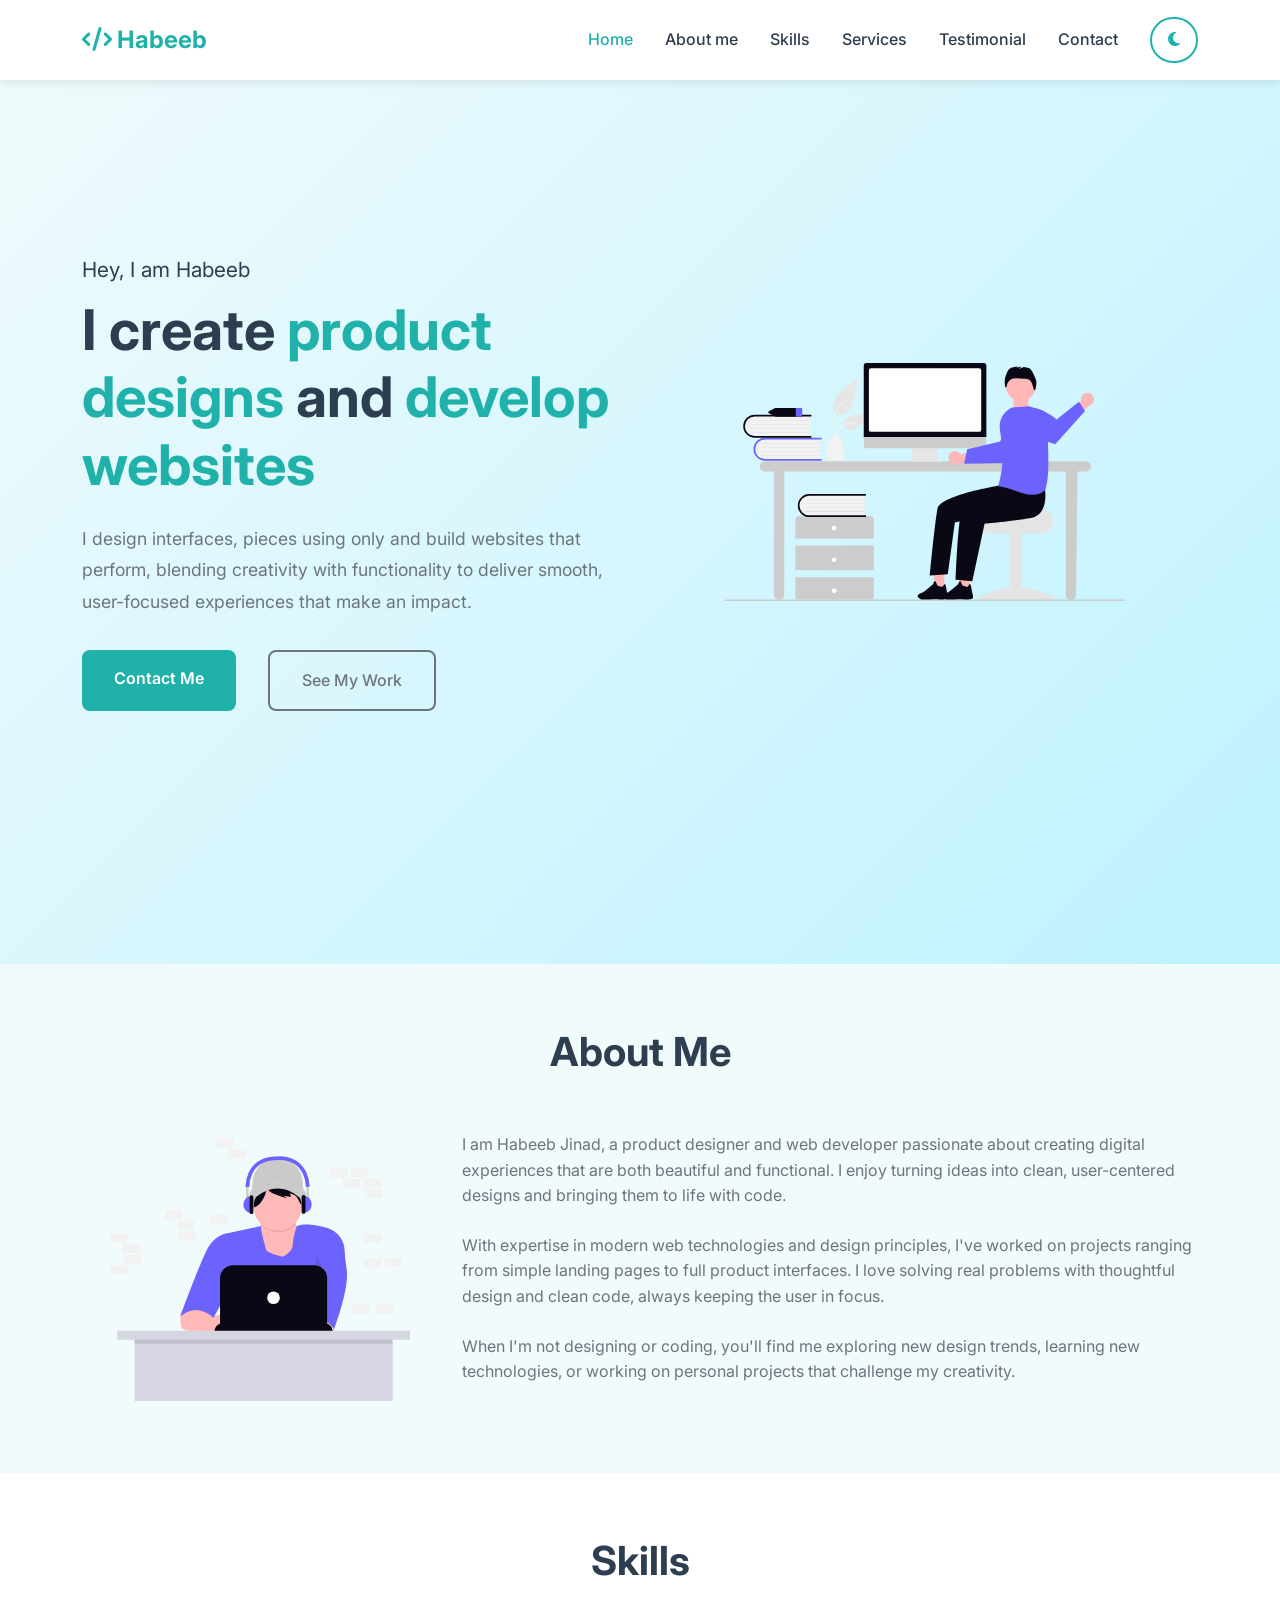
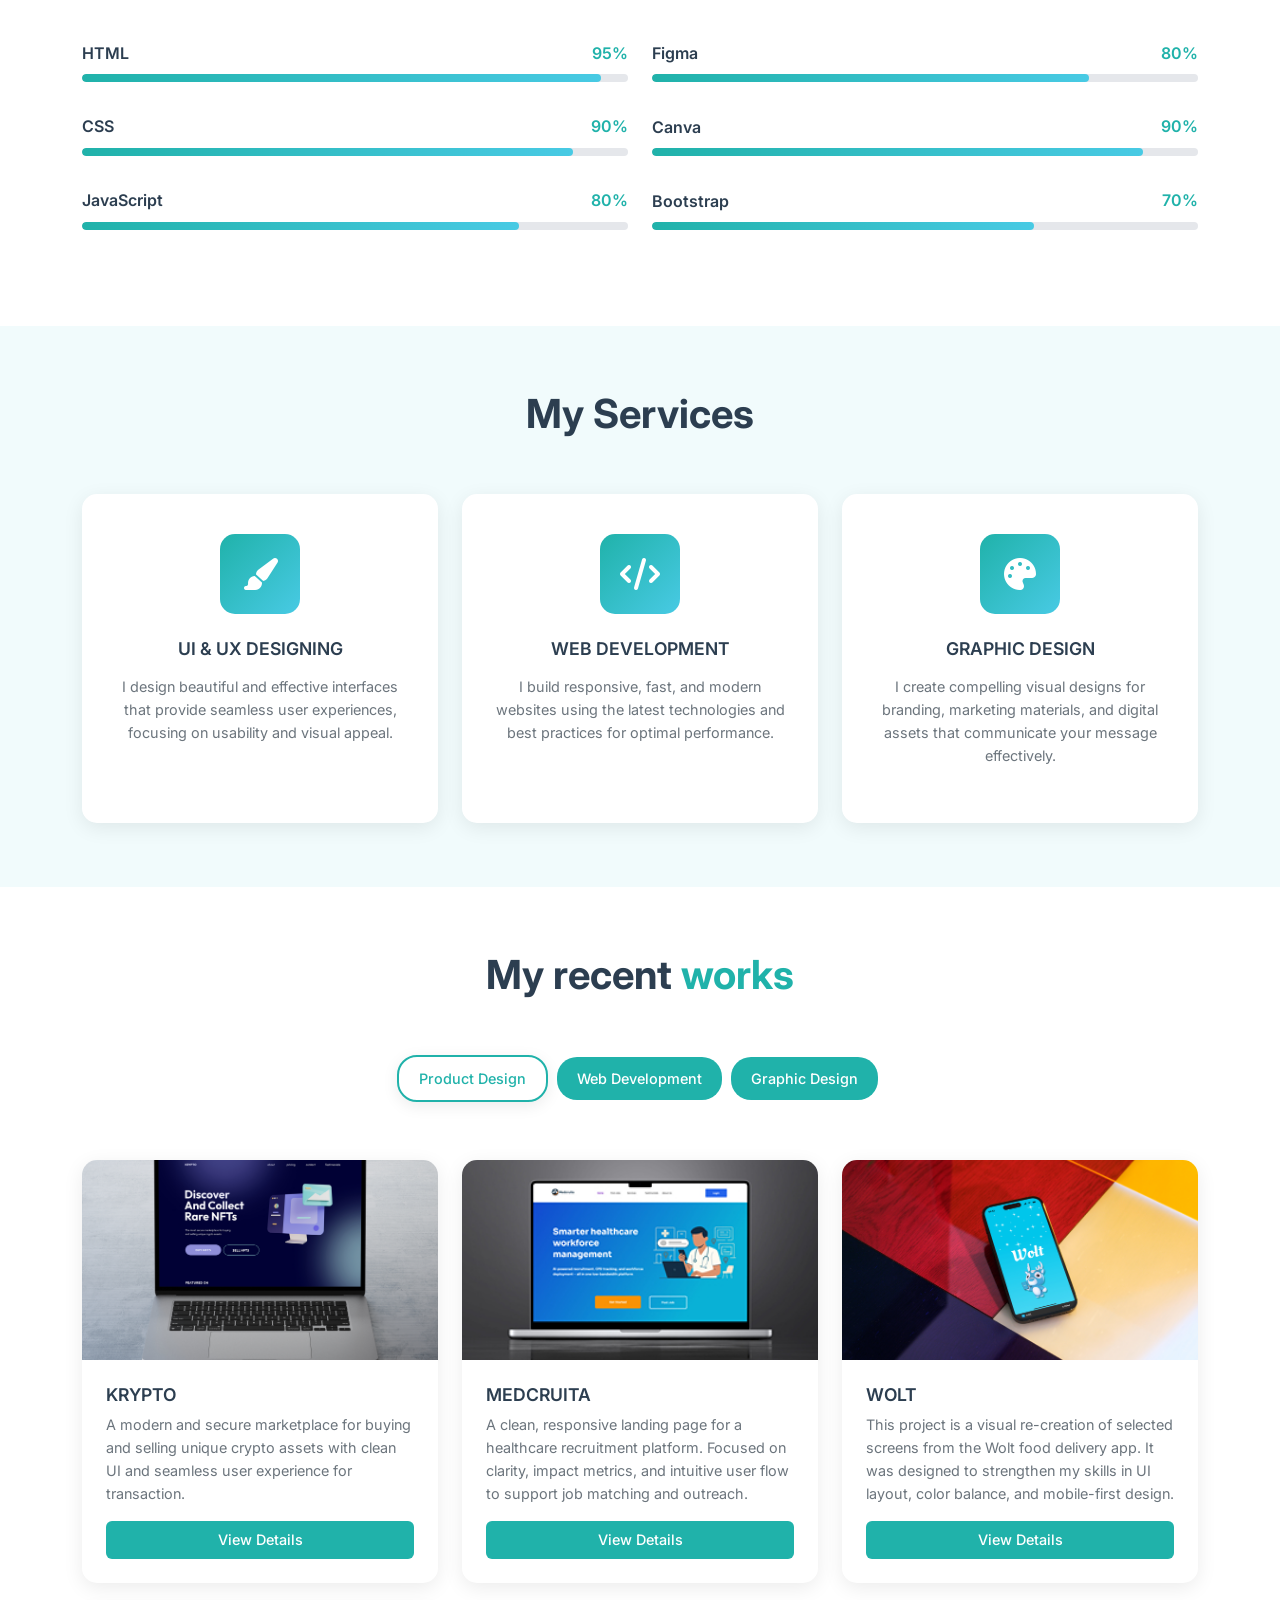
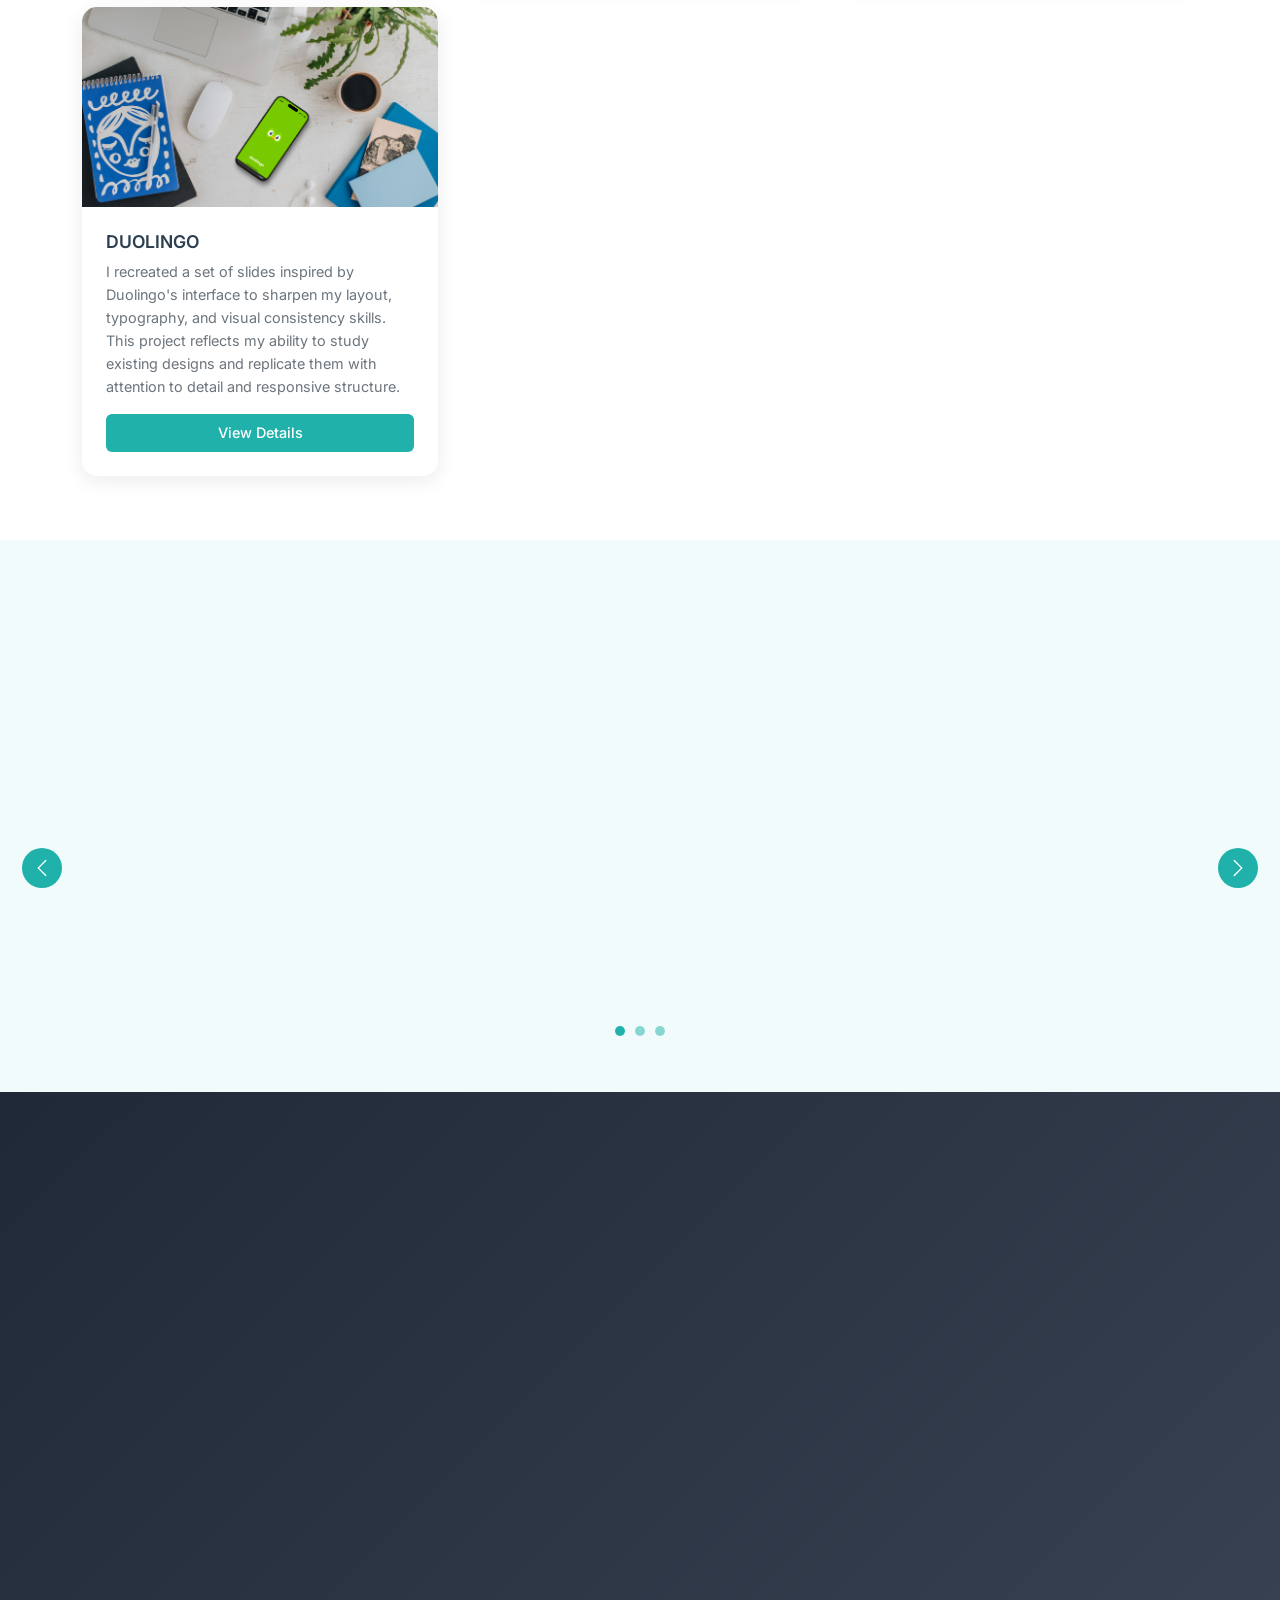
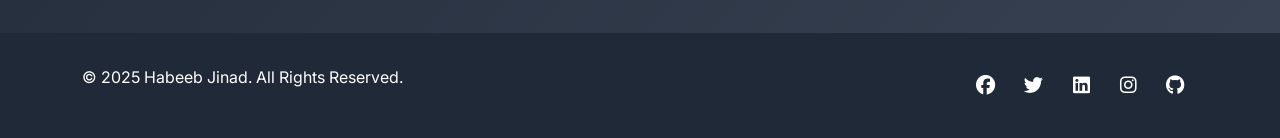
==== commit 4336f875: "code update" ====
--- a/index.html
+++ b/index.html
@@ -7,7 +7,6 @@
     <link href="https://cdn.jsdelivr.net/npm/bootstrap@5.3.0/dist/css/bootstrap.min.css" rel="stylesheet">
     <link rel="stylesheet" href="https://cdnjs.cloudflare.com/ajax/libs/font-awesome/6.4.0/css/all.min.css">
     <link href="https://fonts.googleapis.com/css2?family=Inter:wght@300;400;500;600;700&display=swap" rel="stylesheet">
-    <!-- AOS Animation Library -->
     <link href="https://unpkg.com/aos@2.3.1/dist/aos.css" rel="stylesheet">
     <link rel="stylesheet" href="style.css">
 </head>
@@ -54,21 +53,21 @@
     <!-- Hero Section -->
     <section id="home" class="hero">
         <div class="container">
-            <div class="row align-items-center">
-                <div class="col-lg-6" data-aos="fade-right">
+            <div class="row align-items-center min-vh-100">
+                <div class="col-lg-6 col-md-12 order-2 order-lg-1" data-aos="fade-right">
                     <p class="intro-text">Hey, I am Habeeb</p>
-                    <h1>I create <span class="highlight">product designs</span> and <span class="highlight">develop websites</span></h1>
-                    <p>I design interfaces, pieces using only and build websites that perform, blending creativity with functionality to deliver smooth, user-focused experiences that make an impact.</p>
+                    <h1 class="hero-title">I create <span class="highlight">product designs</span> and <span class="highlight">develop websites</span></h1>
+                    <p class="hero-description">I design interfaces, pieces using only and build websites that perform, blending creativity with functionality to deliver smooth, user-focused experiences that make an impact.</p>
                     <div class="hero-buttons">
-                        <a href="#contact" class="btn-primary-custom me-3">Contact Me</a>
+                        <a href="#contact" class="btn-primary-custom me-2 me-md-3 mb-2 mb-md-0">Contact Me</a>
                         <a href="#portfolio" class="btn-outline-custom">See My Work</a>
                     </div>
                 </div>
-                <div class="col-lg-6" data-aos="fade-left">
+                <div class="col-lg-6 col-md-12 order-1 order-lg-2 mb-4 mb-lg-0" data-aos="fade-left">
                     <div class="hero-illustration">
                         <div class="computer-illustration">
                             <div class="computer-screen">
-                                <img src="Images/undraw_hello_ccwj.svg" alt="" width="100%">
+                                <img src="Images/undraw_hello_ccwj.svg" alt="Hero Illustration" class="img-fluid">
                             </div>
                         </div>
                     </div>
@@ -82,14 +81,14 @@
         <div class="container">
             <h2 class="section-title" data-aos="fade-up">About Me</h2>
             <div class="row align-items-center">
-                <div class="col-lg-4 text-center mb-4 mb-lg-0" data-aos="fade-right">
+                <div class="col-lg-4 col-md-6 text-center mb-4 mb-lg-0" data-aos="fade-right">
                     <div class="about-illustration">
                         <div class="person-with-headphones">
-                            <img src="Images/undraw_in-the-zone_07y7.svg" alt="" width="400">
-                        </div>
-                    </div>
-                </div>
-                <div class="col-lg-8" data-aos="fade-left">
+                            <img src="Images/undraw_in-the-zone_07y7.svg" alt="About Illustration" class="img-fluid" style="max-width: 300px;">
+                        </div>
+                    </div>
+                </div>
+                <div class="col-lg-8 col-md-6" data-aos="fade-left">
                     <div class="about-content">
                         <p>I am Habeeb Jinad, a product designer and web developer passionate about creating digital experiences that are both beautiful and functional. I enjoy turning ideas into clean, user-centered designs and bringing them to life with code.</p>
                         <p>With expertise in modern web technologies and design principles, I've worked on projects ranging from simple landing pages to full product interfaces. I love solving real problems with thoughtful design and clean code, always keeping the user in focus.</p>
@@ -101,11 +100,11 @@
     </section>
 
     <!-- Skills Section -->
-    <section id="skills" class="section skills-section" >
+    <section id="skills" class="section skills-section">
         <div class="container">
             <h2 class="section-title" data-aos="fade-up">Skills</h2>
             <div class="row">
-                <div class="col-lg-6" data-aos="fade-right">
+                <div class="col-lg-6 col-md-12 mb-4 mb-lg-0" data-aos="fade-right">
                     <div class="skill-item">
                         <div class="skill-header">
                             <span class="skill-name">HTML</span>
@@ -115,7 +114,7 @@
                             <div class="skill-progress" data-width="95"></div>
                         </div>
                     </div>
-                       <div class="skill-item">
+                    <div class="skill-item">
                         <div class="skill-header">
                             <span class="skill-name">CSS</span>
                             <span class="skill-percentage">90%</span>
@@ -134,7 +133,7 @@
                         </div>
                     </div>
                 </div>
-                <div class="col-lg-6" data-aos="fade-left">
+                <div class="col-lg-6 col-md-12" data-aos="fade-left">
                     <div class="skill-item">
                         <div class="skill-header">
                             <span class="skill-name">Figma</span>
@@ -171,9 +170,9 @@
     <section id="services" class="section services-section">
         <div class="container">
             <h2 class="section-title" data-aos="fade-up">My Services</h2>
-            <div class="row">
-                <div class="col-lg-4 col-md-6 mb-4" data-aos="fade-up" data-aos-delay="100">
-                    <div class="service-card">
+            <div class="row g-4">
+                <div class="col-lg-4 col-md-6" data-aos="fade-up" data-aos-delay="100">
+                    <div class="service-card h-100">
                         <div class="service-icon">
                             <i class="fas fa-paint-brush"></i>
                         </div>
@@ -181,8 +180,8 @@
                         <p>I design beautiful and effective interfaces that provide seamless user experiences, focusing on usability and visual appeal.</p>
                     </div>
                 </div>
-                <div class="col-lg-4 col-md-6 mb-4" data-aos="fade-up" data-aos-delay="200">
-                    <div class="service-card">
+                <div class="col-lg-4 col-md-6" data-aos="fade-up" data-aos-delay="200">
+                    <div class="service-card h-100">
                         <div class="service-icon">
                             <i class="fas fa-code"></i>
                         </div>
@@ -190,8 +189,8 @@
                         <p>I build responsive, fast, and modern websites using the latest technologies and best practices for optimal performance.</p>
                     </div>
                 </div>
-                <div class="col-lg-4 col-md-6 mb-4" data-aos="fade-up" data-aos-delay="300">
-                    <div class="service-card">
+                <div class="col-lg-4 col-md-6" data-aos="fade-up" data-aos-delay="300">
+                    <div class="service-card h-100">
                         <div class="service-icon">
                             <i class="fas fa-palette"></i>
                         </div>
@@ -207,71 +206,71 @@
     <section id="portfolio" class="section portfolio-section">
         <div class="container">
             <h2 class="section-title" data-aos="fade-up">My recent <span style="color: var(--primary-color);">works</span></h2>
-            <button id="btn-product">Product Design</button>
-            <button id="btn-web">Web Development</button>
-            <button id="btn-graphic">Graphic Design</button>
+            
+            <div class="portfolio-tabs text-center mb-5">
+                <button class="portfolio-tab-btn active" id="btn-product">Product Design</button>
+                <button class="portfolio-tab-btn" id="btn-web">Web Development</button>
+                <button class="portfolio-tab-btn" id="btn-graphic">Graphic Design</button>
+            </div>
             
             <!-- Product Design Portfolio -->
-            <div class="row portfolio-tab" id="tab-product">
-                <!-- ...Product Design cards here... -->
-                <div class="col-lg-4 col-md-6 mb-4" data-aos="fade-up" data-aos-delay="100">
-                    <div class="portfolio-card">
-                        <div class="portfolio-img1">
-                            <!-- <img src="Images/Desktop_Screen.jpg" alt="" width="150px" height="200px"> -->
-                        </div>
+            <div class="row portfolio-tab g-4" id="tab-product">
+                <div class="col-lg-4 col-md-6" data-aos="fade-up" data-aos-delay="100">
+                    <div class="portfolio-card h-100">
+                        <div class="portfolio-img1"></div>
                         <div class="portfolio-content">
                             <h5 class="portfolio-title">KRYPTO</h5>
                             <p class="portfolio-description">A modern and secure marketplace for buying and selling unique crypto assets with clean UI and seamless user experience for transaction.</p>
-                            <button class="btn btn-portfolio"><a href="https://www.figma.com/proto/UtSwRe54buXSeddj10uqeL/Flux---Figma-Build-Tutorial--Starter---Community-?node-id=206-2&t=BahXL095dK6r2NUO-1&scaling=scale-down&content-scaling=fixed&page-id=0%3A1&starting-point-node-id=206%3A2" style="color:white; text-decoration:none ;">View Details</a></button>
-                        </div>
-                    </div>
-                </div>
-                <div class="col-lg-4 col-md-6 mb-4" data-aos="fade-up" data-aos-delay="100">
-                    <div class="portfolio-card">
-                        <div class="portfolio-img2">
-                            <!-- <img src="Images/Desktop2.jpg" alt="" width="150px" height="210px"> -->
-                        </div>
+                            <button class="btn btn-portfolio">
+                                <a href="https://www.figma.com/proto/UtSwRe54buXSeddj10uqeL/Flux---Figma-Build-Tutorial--Starter---Community-?node-id=206-2&t=BahXL095dK6r2NUO-1&scaling=scale-down&content-scaling=fixed&page-id=0%3A1&starting-point-node-id=206%3A2" style="color:white; text-decoration:none;">View Details</a>
+                            </button>
+                        </div>
+                    </div>
+                </div>
+                <div class="col-lg-4 col-md-6" data-aos="fade-up" data-aos-delay="200">
+                    <div class="portfolio-card h-100">
+                        <div class="portfolio-img2"></div>
                         <div class="portfolio-content">
                             <h5 class="portfolio-title">MEDCRUITA</h5>
                             <p class="portfolio-description">A clean, responsive landing page for a healthcare recruitment platform. Focused on clarity, impact metrics, and intuitive user flow to support job matching and outreach.</p>
-                            <button class="btn btn-portfolio"><a href="https://www.figma.com/proto/5CIDczRvrMEs2ek6XN0WED/Health-Staff-Shortage?node-id=11-48&p=f&t=WVgqAH7skLcVqUFS-1&scaling=min-zoom&content-scaling=fixed&page-id=0%3A1&starting-point-node-id=11%3A48" style="color:white; text-decoration:none ;">View Details</a></button>
-
-                        </div>
-                    </div>
-                </div>
-                <div class="col-lg-4 col-md-6 mb-4" data-aos="fade-up" data-aos-delay="100">
-                    <div class="portfolio-card">
-                        <div class="portfolio-img3">
-                            <!-- <img src="Images/mockuuups-multicolored-background-with-iphone-mockup.jpeg" alt="" width="360px" height="250px"> -->
-                        </div>
+                            <button class="btn btn-portfolio">
+                                <a href="https://www.figma.com/proto/5CIDczRvrMEs2ek6XN0WED/Health-Staff-Shortage?node-id=11-48&p=f&t=WVgqAH7skLcVqUFS-1&scaling=min-zoom&content-scaling=fixed&page-id=0%3A1&starting-point-node-id=11%3A48" style="color:white; text-decoration:none;">View Details</a>
+                            </button>
+                        </div>
+                    </div>
+                </div>
+                <div class="col-lg-4 col-md-6" data-aos="fade-up" data-aos-delay="300">
+                    <div class="portfolio-card h-100">
+                        <div class="portfolio-img3"></div>
                         <div class="portfolio-content">
                             <h5 class="portfolio-title">WOLT</h5>
-                            <p class="portfolio-description">This project is a visual re-creation of selected screens from the Wolt food delivery app. It was designed to strengthen my skills in UI layout, color balance, and mobile-first design. </p>
-                            <button class="btn btn-portfolio"><a href="https://www.figma.com/proto/FQML3WNP7sE4La2XTH9R8Q/Wolt?t=2QegcKZu5U7d9Sas-1&scaling=scale-down&content-scaling=fixed&page-id=0%3A1&node-id=11-59" style="color:white; text-decoration:none ;">View Details</a></button>
-                        </div>
-                    </div>
-                </div>
-                <div class="col-lg-4 col-md-6 mb-4" data-aos="fade-up" data-aos-delay="100">
-                    <div class="portfolio-card" style="height: auto;">
-                        <div class="portfolio-img4" >
-                           <!-- <img src="Images/Duolin2.jpeg" alt="" width="500px" height="200px"> -->
-                        </div>
+                            <p class="portfolio-description">This project is a visual re-creation of selected screens from the Wolt food delivery app. It was designed to strengthen my skills in UI layout, color balance, and mobile-first design.</p>
+                            <button class="btn btn-portfolio">
+                                <a href="https://www.figma.com/proto/FQML3WNP7sE4La2XTH9R8Q/Wolt?t=2QegcKZu5U7d9Sas-1&scaling=scale-down&content-scaling=fixed&page-id=0%3A1&node-id=11-59" style="color:white; text-decoration:none;">View Details</a>
+                            </button>
+                        </div>
+                    </div>
+                </div>
+                <div class="col-lg-4 col-md-6" data-aos="fade-up" data-aos-delay="400">
+                    <div class="portfolio-card h-100">
+                        <div class="portfolio-img4"></div>
                         <div class="portfolio-content">
                             <h5 class="portfolio-title">DUOLINGO</h5>
-                            <p class="portfolio-description">I recreated a set of slides inspired by Duolingo’s interface to sharpen my layout, typography, and visual consistency skills. This project reflects my ability to study existing designs and replicate them with attention to detail and responsive structure.</p>
-                            <button class="btn btn-portfolio"><a href="https://www.figma.com/proto/FQML3WNP7sE4La2XTH9R8Q/Wolt?node-id=54-167&t=sYsDBEqxlaJc2x8o-1&scaling=scale-down&content-scaling=fixed&page-id=51%3A145" style="color:white; text-decoration:none ;">View Details</a></button>
+                            <p class="portfolio-description">I recreated a set of slides inspired by Duolingo's interface to sharpen my layout, typography, and visual consistency skills. This project reflects my ability to study existing designs and replicate them with attention to detail and responsive structure.</p>
+                            <button class="btn btn-portfolio">
+                                <a href="https://www.figma.com/proto/FQML3WNP7sE4La2XTH9R8Q/Wolt?node-id=54-167&t=sYsDBEqxlaJc2x8o-1&scaling=scale-down&content-scaling=fixed&page-id=51%3A145" style="color:white; text-decoration:none;">View Details</a>
+                            </button>
                         </div>
                     </div>
                 </div>
             </div>
             
             <!-- Web Development Portfolio -->
-            <div class="row portfolio-tab" id="tab-web" style="display:none;">
-                <!-- ...Web Development cards here... -->
-                <div class="col-lg-4 col-md-6 mb-4" data-aos="fade-up" data-aos-delay="100">
-                    <div class="portfolio-card">
-                        <div class="portfolio-img">
-                            <img src="Images/Medmockup.jpg" alt="" width="360px" height="210px">
+            <div class="row portfolio-tab g-4" id="tab-web" style="display:none;">
+                <div class="col-lg-4 col-md-6" data-aos="fade-up" data-aos-delay="100">
+                    <div class="portfolio-card h-100">
+                        <div class="portfolio-img">
+                            <img src="Images/Medmockup.jpg" alt="Portfolio Website" class="img-fluid">
                         </div>
                         <div class="portfolio-content">
                             <h5 class="portfolio-title">PORTFOLIO WEBSITE</h5>
@@ -280,8 +279,8 @@
                         </div>
                     </div>
                 </div>
-                <div class="col-lg-4 col-md-6 mb-4" data-aos="fade-up" data-aos-delay="100">
-                    <div class="portfolio-card">
+                <div class="col-lg-4 col-md-6" data-aos="fade-up" data-aos-delay="200">
+                    <div class="portfolio-card h-100">
                         <div class="portfolio-img">
                             <i class="fas fa-chart-line"></i>
                         </div>
@@ -292,8 +291,8 @@
                         </div>
                     </div>
                 </div>
-                <div class="col-lg-4 col-md-6 mb-4" data-aos="fade-up" data-aos-delay="100">
-                    <div class="portfolio-card">
+                <div class="col-lg-4 col-md-6" data-aos="fade-up" data-aos-delay="300">
+                    <div class="portfolio-card h-100">
                         <div class="portfolio-img">
                             <i class="fas fa-chart-line"></i>
                         </div>
@@ -307,10 +306,9 @@
             </div>
             
             <!-- Graphic Design Portfolio -->
-            <div class="row portfolio-tab" id="tab-graphic" style="display:none;">
-                <!-- ...Graphic Design cards here... -->
-                <div class="col-lg-4 col-md-6 mb-4" data-aos="fade-up" data-aos-delay="100">
-                    <div class="portfolio-card">
+            <div class="row portfolio-tab g-4" id="tab-graphic" style="display:none;">
+                <div class="col-lg-4 col-md-6" data-aos="fade-up" data-aos-delay="100">
+                    <div class="portfolio-card h-100">
                         <div class="portfolio-img">
                             <i class="fas fa-palette"></i>
                         </div>
@@ -321,8 +319,8 @@
                         </div>
                     </div>
                 </div>
-                <div class="col-lg-4 col-md-6 mb-4" data-aos="fade-up" data-aos-delay="100">
-                    <div class="portfolio-card">
+                <div class="col-lg-4 col-md-6" data-aos="fade-up" data-aos-delay="200">
+                    <div class="portfolio-card h-100">
                         <div class="portfolio-img">
                             <i class="fas fa-chart-line"></i>
                         </div>
@@ -333,8 +331,8 @@
                         </div>
                     </div>
                 </div>
-                <div class="col-lg-4 col-md-6 mb-4" data-aos="fade-up" data-aos-delay="100">
-                    <div class="portfolio-card">
+                <div class="col-lg-4 col-md-6" data-aos="fade-up" data-aos-delay="300">
+                    <div class="portfolio-card h-100">
                         <div class="portfolio-img">
                             <i class="fas fa-chart-line"></i>
                         </div>
@@ -348,6 +346,7 @@
             </div>
         </div>
     </section>
+
     <!-- Testimonials Section -->
     <section id="testimonials" class="testimonial-section">
         <div class="container">
@@ -356,7 +355,7 @@
                 <div class="carousel-inner">
                     <div class="carousel-item active">
                         <div class="row justify-content-center">
-                            <div class="col-lg-8">
+                            <div class="col-lg-8 col-md-10">
                                 <div class="testimonial-card" data-aos="fade-up">
                                     <p class="testimonial-text">"Working with Mubashir was an absolute pleasure. His attention to detail and creative approach resulted in a website that exceeded our expectations. The design is both beautiful and functional."</p>
                                     <div class="testimonial-author">
@@ -374,7 +373,7 @@
                     </div>
                     <div class="carousel-item">
                         <div class="row justify-content-center">
-                            <div class="col-lg-8">
+                            <div class="col-lg-8 col-md-10">
                                 <div class="testimonial-card" data-aos="fade-up">
                                     <p class="testimonial-text">"Habeeb delivered exceptional work on our e-commerce platform. His technical skills and design expertise helped us create a user-friendly interface that increased our conversion rates significantly."</p>
                                     <div class="testimonial-author">
@@ -392,7 +391,7 @@
                     </div>
                     <div class="carousel-item">
                         <div class="row justify-content-center">
-                            <div class="col-lg-8">
+                            <div class="col-lg-8 col-md-10">
                                 <div class="testimonial-card" data-aos="fade-up">
                                     <p class="testimonial-text">"The mobile app design Habeeb created for us is outstanding. He understood our vision perfectly and translated it into a sleek, intuitive interface that our users love."</p>
                                     <div class="testimonial-author">
@@ -411,10 +410,10 @@
                 </div>
                 
                 <!-- Carousel Controls -->
-                <button class="carousel-control-prev" type="button" data-bs-target="#testimonialCarousel" data-bs-slide="prev">
+                <button class="carousel-control-prev d-none d-md-flex" type="button" data-bs-target="#testimonialCarousel" data-bs-slide="prev">
                     <span class="carousel-control-prev-icon"></span>
                 </button>
-                <button class="carousel-control-next" type="button" data-bs-target="#testimonialCarousel" data-bs-slide="next">
+                <button class="carousel-control-next d-none d-md-flex" type="button" data-bs-target="#testimonialCarousel" data-bs-slide="next">
                     <span class="carousel-control-next-icon"></span>
                 </button>
                 
@@ -432,13 +431,13 @@
     <section id="contact" class="contact-section">
         <div class="container">
             <div class="row align-items-center">
-                <div class="col-lg-6" data-aos="fade-right">
+                <div class="col-lg-6 col-md-12 mb-4 mb-lg-0" data-aos="fade-right">
                     <div class="contact-content">
                         <h2>Let's discuss on something <span class="highlight">cool</span> together</h2>
                         <p>I'm interested both part-time or full-time opportunities. However, if you have other requests or questions, don't hesitate to contact me.</p>
                     </div>
                 </div>
-                <div class="col-lg-6" data-aos="fade-left">
+                <div class="col-lg-6 col-md-12" data-aos="fade-left">
                     <form class="contact-form" id="contactForm">
                         <div class="mb-3">
                             <input type="text" class="form-control" placeholder="Your name" required>
@@ -460,11 +459,11 @@
     <footer class="footer">
         <div class="container">
             <div class="row align-items-center">
+                <div class="col-md-6 text-center text-md-start mb-3 mb-md-0">
+                    <p>&copy; 2025 Habeeb Jinad. All Rights Reserved.</p>
+                </div>
                 <div class="col-md-6">
-                    <p>&copy; 2025 Habeeb Jinad. All Rights Reserved.</p>
-                </div>
-                <div class="col-md-6">
-                    <div class="social-links text-md-end">
+                    <div class="social-links text-center text-md-end">
                         <a href="#"><i class="fab fa-facebook"></i></a>
                         <a href="#"><i class="fab fa-twitter"></i></a>
                         <a href="#"><i class="fab fa-linkedin"></i></a>
@@ -478,187 +477,8 @@
 
     <!-- Bootstrap 5 JS -->
     <script src="https://cdn.jsdelivr.net/npm/bootstrap@5.3.0/dist/js/bootstrap.bundle.min.js"></script>
-    
     <!-- AOS Animation Library -->
     <script src="https://unpkg.com/aos@2.3.1/dist/aos.js"></script>
-
-    <script>
-        // Initialize AOS
-        AOS.init({
-            duration: 1000,
-            once: true,
-            offset: 100
-        });
-
-        // Navbar scroll effect and active link highlighting
-        window.addEventListener('scroll', function() {
-            const navbar = document.getElementById('navbar');
-            const sections = document.querySelectorAll('section');
-            const navLinks = document.querySelectorAll('.nav-link');
-            
-            // Navbar background on scroll
-            if (window.scrollY > 50) {
-                navbar.style.background = 'rgba(255, 255, 255, 0.95)';
-                navbar.style.backdropFilter = 'blur(10px)';
-            } else {
-                navbar.style.background = 'var(--bg-light)';
-                navbar.style.backdropFilter = 'none';
-            }
-            
-            // Active link highlighting
-            let current = '';
-            sections.forEach(section => {
-                const sectionTop = section.offsetTop;
-                const sectionHeight = section.clientHeight;
-                if (scrollY >= (sectionTop - 200)) {
-                    current = section.getAttribute('id');
-                }
-            });
-            
-            navLinks.forEach(link => {
-                link.classList.remove('active');
-                if (link.getAttribute('href') === '#' + current) {
-                    link.classList.add('active');
-                }
-            });
-        });
-
-        // Smooth scrolling for navigation links
-        document.querySelectorAll('a[href^="#"]').forEach(anchor => {
-            anchor.addEventListener('click', function (e) {
-                e.preventDefault();
-                const target = document.querySelector(this.getAttribute('href'));
-                if (target) {
-                    target.scrollIntoView({
-                        behavior: 'smooth',
-                        block: 'start'
-                    });
-                }
-            });
-        });
-
-        // Skills animation
-        function animateSkills() {
-            const skillBars = document.querySelectorAll('.skill-progress');
-            skillBars.forEach(bar => {
-                const width = bar.getAttribute('data-width');
-                bar.style.width = width + '%';
-            });
-        }
-        
-                // Portfolio tab switching
-        document.getElementById('btn-product').onclick = function() {
-            document.getElementById('tab-product').style.display = 'flex';
-            document.getElementById('tab-web').style.display = 'none';
-            document.getElementById('tab-graphic').style.display = 'none';
-        };
-        document.getElementById('btn-web').onclick = function() {
-            document.getElementById('tab-product').style.display = 'none';
-            document.getElementById('tab-web').style.display = 'flex';
-            document.getElementById('tab-graphic').style.display = 'none';
-        };
-        document.getElementById('btn-graphic').onclick = function() {
-            document.getElementById('tab-product').style.display = 'none';
-            document.getElementById('tab-web').style.display = 'none';
-            document.getElementById('tab-graphic').style.display = 'flex';
-        };
-        // Trigger skills animation when section is in view
-        const skillsSection = document.getElementById('skills');
-        const observer = new IntersectionObserver((entries) => {
-            entries.forEach(entry => {
-                if (entry.isIntersecting) {
-                    animateSkills();
-                }
-            });
-        });
-        observer.observe(skillsSection);
-
-        // Theme toggle functionality
-        const themeToggle = document.getElementById('themeToggle');
-        const body = document.body;
-        const icon = themeToggle.querySelector('i');
-
-        // Check for saved theme preference
-        const savedTheme = localStorage.getItem('theme');
-        if (savedTheme) {
-            body.setAttribute('data-theme', savedTheme);
-            if (savedTheme === 'dark') {
-                icon.classList.replace('fa-moon', 'fa-sun');
-            }
-        }
-
-        themeToggle.addEventListener('click', () => {
-            const currentTheme = body.getAttribute('data-theme');
-            
-            if (currentTheme === 'dark') {
-                body.removeAttribute('data-theme');
-                icon.classList.replace('fa-sun', 'fa-moon');
-                localStorage.setItem('theme', 'light');
-            } else {
-                body.setAttribute('data-theme', 'dark');
-                icon.classList.replace('fa-moon', 'fa-sun');
-                localStorage.setItem('theme', 'dark');
-            }
-        });
-
-        // Form validation and submission
-        const contactForm = document.getElementById('contactForm');
-        contactForm.addEventListener('submit', function(e) {
-            e.preventDefault();
-            
-            // Simple form validation
-            const inputs = this.querySelectorAll('input, textarea');
-            let isValid = true;
-            
-            inputs.forEach(input => {
-                if (!input.value.trim()) {
-                    isValid = false;
-                    input.style.borderColor = '#dc3545';
-                } else {
-                    input.style.borderColor = 'rgba(255,255,255,0.2)';
-                }
-            });
-            
-            if (isValid) {
-                // Simulate form submission
-                const submitBtn = this.querySelector('button[type="submit"]');
-                const originalText = submitBtn.textContent;
-                submitBtn.textContent = 'Sending...';
-                submitBtn.disabled = true;
-                
-                setTimeout(() => {
-                    alert('Message sent successfully!');
-                    this.reset();
-                    submitBtn.textContent = originalText;
-                    submitBtn.disabled = false;
-                }, 2000);
-            }
-        });
-
-        // Mobile nav toggle
-        const navbarToggler = document.querySelector('.navbar-toggler');
-        const navbarCollapse = document.querySelector('.navbar-collapse');
-        
-        navbarToggler.addEventListener('click', function() {
-            this.classList.toggle('active');
-        });
-
-        // Close mobile nav when clicking on a link
-        document.querySelectorAll('.nav-link').forEach(link => {
-            link.addEventListener('click', () => {
-                if (window.innerWidth < 992) {
-                    const bsCollapse = new bootstrap.Collapse(navbarCollapse, {
-                        hide: true
-                    });
-                }
-            });
-        });
-
-        // Testimonial carousel auto-play
-        const testimonialCarousel = new bootstrap.Carousel(document.getElementById('testimonialCarousel'), {
-            interval: 5000,
-            wrap: true
-        });
-    </script>
+    <script src="script.js"></script>
 </body>
 </html>
--- a/style.css
+++ b/style.css
@@ -1,21 +1,20 @@
-
 :root {
     --primary-color: #20B2AA;
     --secondary-color: #48CAE4;
     --accent-color: #7DD3FC;
-    --soft-blue:#bef2ff;
+    --soft-blue: #bef2ff;
     --dark-color: #2C3E50;
-    --light-blue: #ecf7fa;
+    --light-blue: #f1fbfc;
     --text-dark: #2C3E50;
     --text-light: #6C757D;
     --text-muted: #9CA3AF;
     --bg-light: #FFFFFF;
     --card-bg: #FFFFFF;
-    --testimonial-bg: #A7F3D0;
+    --testimonial-bg: #90fdf4;
 }
 
 [data-theme="dark"] {
-    --soft-blue:#1A1A1A;
+    --soft-blue: #1A1A1A;
     --bg-light: #1A1A1A;
     --light-blue: #2D2D2D;
     --text-dark: #FFFFFF;
@@ -37,10 +36,12 @@
     color: var(--text-dark);
     background-color: var(--bg-light);
     transition: all 0.3s ease;
+    overflow-x: hidden;
 }
 
 html {
     scroll-behavior: smooth;
+    overflow-x: hidden;
 }
 
 /* Navigation */
@@ -60,7 +61,7 @@
 .navbar-nav .nav-link {
     color: var(--text-dark) !important;
     font-weight: 500;
-    margin: 0 1rem;
+    margin: 0 0.5rem;
     transition: color 0.3s ease;
     position: relative;
 }
@@ -87,15 +88,15 @@
 
 /* Hero Section */
 .hero {
+    background: linear-gradient(135deg, var(--light-blue) 0%, var(--soft-blue) 100%);
+    padding: 2rem 0;
     min-height: 100vh;
     display: flex;
     align-items: center;
-    background: linear-gradient(135deg, var(--light-blue) 0%, var(--soft-blue) 100%);
-    padding: 8rem 0;
-}
-
-.hero h1 {
-    font-size: 3.5rem;
+}
+
+.hero-title {
+    font-size: clamp(2rem, 5vw, 3.5rem);
     font-weight: 700;
     color: var(--text-dark);
     margin-bottom: 1.5rem;
@@ -106,8 +107,8 @@
     color: var(--primary-color);
 }
 
-.hero p {
-    font-size: 1.1rem;
+.hero-description {
+    font-size: clamp(1rem, 2vw, 1.1rem);
     color: var(--text-light);
     margin-bottom: 2rem;
     line-height: 1.8;
@@ -115,8 +116,14 @@
 
 .hero .intro-text {
     color: var(--text-dark);
-    font-size: 1.3rem;
+    font-size: clamp(1.1rem, 2.5vw, 1.3rem);
     margin-bottom: 0.7rem;
+}
+
+.hero-buttons {
+    display: flex;
+    flex-wrap: wrap;
+    gap: 1rem;
 }
 
 .btn-primary-custom {
@@ -129,6 +136,8 @@
     transition: all 0.3s ease;
     text-decoration: none;
     display: inline-block;
+    text-align: center;
+    min-width: 150px;
 }
 
 .btn-primary-custom:hover {
@@ -146,6 +155,8 @@
     transition: all 0.3s ease;
     text-decoration: none;
     display: inline-block;
+    text-align: center;
+    min-width: 150px;
 }
 
 .btn-outline-custom:hover {
@@ -157,15 +168,29 @@
 .hero-illustration {
     position: relative;
     text-align: center;
+    width: 100%;
+    max-width: 500px;
+    margin: 0 auto;
+}
+
+.computer-illustration {
+    width: 100%;
+    height: auto;
+}
+
+.computer-screen img {
+    width: 100%;
+    height: auto;
+    max-width: 400px;
 }
 
 /* Section Styles */
 .section {
-    padding: 6rem 0;
+    padding: 4rem 0;
 }
 
 .section-title {
-    font-size: 2.5rem;
+    font-size: clamp(2rem, 4vw, 2.5rem);
     font-weight: 700;
     text-align: center;
     margin-bottom: 3.5rem;
@@ -174,24 +199,16 @@
 
 /* About Section */
 .about-section {
-    background-color: var(--light-gray);
-    padding: 6rem 0;
+    background-color: var(--light-blue);
 }
 
 .about-illustration {
-    width: 300px;
-    height: 350px;
-    position: relative;
+    width: 100%;
+    max-width: 300px;
     margin: 0 auto;
     display: flex;
     align-items: center;
     justify-content: center;
-    
-}
-
-.person-with-headphones {
-    color: white;
-    font-size: 4rem;
 }
 
 .about-content p {
@@ -203,8 +220,7 @@
 
 /* Skills Section */
 .skills-section {
-    background-color: var(--light-blue);
-    padding: 6rem 0;
+    background-color: var(--bg-light);
 }
 
 .skill-item {
@@ -245,7 +261,7 @@
 
 /* Services Section */
 .services-section {
-    background-color: var(--light-gray);
+    background-color: var(--light-blue);
 }
 
 .service-card {
@@ -289,92 +305,84 @@
     font-size: 0.9rem;
     line-height: 1.6;
 }
-/* Portfolio Tab Buttons */
-#portfolio .container > button {
-    background: var(--primary-color, #007bff);
+
+/* Portfolio Section */
+.portfolio-section {
+    background-color: var(--bg-light);
+}
+
+.portfolio-tabs {
+    margin-bottom: 3rem;
+}
+
+.portfolio-tab-btn {
+    background: var(--primary-color);
     color: #fff;
     border: none;
     outline: none;
-    padding: 10px 24px;
-    margin: 0 8px 24px 0;
+    padding: 10px 20px;
+    margin: 0 5px 10px 0;
     border-radius: 20px;
     font-weight: 500;
-    font-size: 1rem;
-    transition: background-color 0.2s, color 0.2s, box-shadow 0.2s;
-    box-shadow: 0 2px 8px rgba(0,0,0,0.04);
+    font-size: 0.9rem;
+    transition: all 0.3s ease;
     cursor: pointer;
 }
 
-#portfolio .container > button.active,
-#portfolio .container > button:focus {
+.portfolio-tab-btn.active,
+.portfolio-tab-btn:hover {
     background: #fff;
-    color: var(--primary-color, #007bff);
-    border: 2px solid var(--primary-color, #007bff);
+    color: var(--primary-color);
+    border: 2px solid var(--primary-color);
     box-shadow: 0 4px 16px rgba(0,0,0,0.08);
 }
-/* Portfolio Section */
-.portfolio-section {
-    background-color: var(--bg-light);
-}
 
 .portfolio-card {
-    background: 010135var(--card-bg);
+    background: var(--card-bg);
     border-radius: 15px;
     overflow: hidden;
     box-shadow: 0 5px 20px rgba(0,0,0,0.08);
     transition: all 0.3s ease;
     border: none;
-    height: 450px;
+    height: 100%;
+    min-height: 400px;
 }
 
 .portfolio-card:hover {
     transform: translateY(-5px);
     box-shadow: 0 15px 35px rgba(0,0,0,0.15);
 }
-.portfolio-img1 {
-  width: auto;
-  height: 210px;
-  background: url('Images/mockuuups-mac.jpeg') no-repeat center center;
-  background-size: cover; /* or try cover */
-  display: flex;
-  align-items: center;
-  justify-content: center;
-  color: white;
-  font-size: 3rem;
-}
-
-.portfolio-img2 {
-    width: auto;
-    height: 210px;
-    background: url('Images/Medcruita.jpeg') no-repeat center center;
-    background-size: cover; 
+
+.portfolio-img1,
+.portfolio-img2,
+.portfolio-img3,
+.portfolio-img4 {
+    width: 100%;
+    height: 200px;
+    background-size: cover;
+    background-position: center;
+    background-repeat: no-repeat;
     display: flex;
     align-items: center;
     justify-content: center;
-    color: white;
-    font-size: 3rem;}
+}
+
+.portfolio-img1 {
+    background-image: url('Images/mockuuups-mac.jpeg');
+}
+
+.portfolio-img2 {
+    background-image: url('Images/Medcruita.jpeg');
+}
 
 .portfolio-img3 {
-    height: 210px;
-    background: url('Images/mockuuups-multicolored-background-with-iphone-mockup.jpeg') no-repeat center center;
-    display: flex;
-    align-items: center;
-    justify-content: center;
-    color: white;
-    font-size: 3rem;
-    
-}
+    background-image: url('Images/mockuuups-multicolored-background-with-iphone-mockup.jpeg');
+}
+
 .portfolio-img4 {
-    height: 210px;
-    background: url('Images/Duolin2.jpeg') no-repeat center center;
-    background-size: 600px;
-    display: flex;
-    align-items: center;
-    justify-content: center;
-    color: white;
-    font-size: 3rem;
-    
-}
+    background-image: url('Images/Duolin2.jpeg');
+}
+
 .portfolio-img {
     height: 200px;
     background: linear-gradient(45deg, var(--primary-color), var(--secondary-color));
@@ -383,10 +391,13 @@
     justify-content: center;
     color: white;
     font-size: 2rem;
-        }
+}
 
 .portfolio-content {
     padding: 1.5rem;
+    flex-grow: 1;
+    display: flex;
+    flex-direction: column;
 }
 
 .portfolio-title {
@@ -401,6 +412,7 @@
     font-size: 0.9rem;
     line-height: 1.6;
     margin-bottom: 1rem;
+    flex-grow: 1;
 }
 
 .btn-portfolio {
@@ -412,6 +424,7 @@
     font-size: 0.9rem;
     font-weight: 500;
     transition: all 0.3s ease;
+    margin-top: auto;
 }
 
 .btn-portfolio:hover {
@@ -421,7 +434,7 @@
 
 /* Testimonials Section */
 .testimonial-section {
-    background-color: var(--light-gray);
+    background-color: var(--light-blue);
     padding: 5rem 0;
 }
 
@@ -430,9 +443,10 @@
     border-radius: 20px;
     padding: 2.5rem;
     text-align: center;
-    margin: 0 1rem;
+    margin: 0 auto;
     border: none;
     position: relative;
+    max-width: 600px;
 }
 
 .testimonial-text {
@@ -447,6 +461,8 @@
     display: flex;
     align-items: center;
     justify-content: center;
+    flex-wrap: wrap;
+    gap: 1rem;
 }
 
 .author-img {
@@ -459,7 +475,6 @@
     justify-content: center;
     color: white;
     font-size: 1.2rem;
-    margin-right: 1rem;
 }
 
 .author-info h6 {
@@ -486,11 +501,11 @@
 }
 
 .carousel-control-prev {
-    left: -20px;
+    left: -60px;
 }
 
 .carousel-control-next {
-    right: -20px;
+    right: -60px;
 }
 
 .carousel-control-prev-icon,
@@ -519,7 +534,7 @@
 }
 
 .contact-content h2 {
-    font-size: 2.5rem;
+    font-size: clamp(1.8rem, 4vw, 2.5rem);
     font-weight: 700;
     margin-bottom: 1rem;
     line-height: 1.3;
@@ -568,7 +583,6 @@
     background-color: #1F2937;
     color: white;
     padding: 2rem 0;
-    text-align: center;
 }
 
 .social-links a {
@@ -582,68 +596,170 @@
     color: var(--primary-color);
 }
 
-/* Responsive: Make portfolio buttons smaller on small screens */
+/* Responsive Design */
+@media (max-width: 1200px) {
+    .carousel-control-prev {
+        left: -40px;
+    }
+    
+    .carousel-control-next {
+        right: -40px;
+    }
+}
+
+@media (max-width: 992px) {
+    .navbar-nav .nav-link {
+        margin: 0.2rem 0;
+        text-align: center;
+    }
+    
+    .theme-toggle {
+        margin: 1rem auto 0;
+        display: block;
+        width: fit-content;
+    }
+    
+    .hero {
+        padding: 1rem 0;
+        text-align: center;
+    }
+    
+    .hero-buttons {
+        justify-content: center;
+    }
+    
+    .section {
+        padding: 3rem 0;
+    }
+    
+    .carousel-control-prev,
+    .carousel-control-next {
+        display: none !important;
+    }
+}
+
+@media (max-width: 768px) {
+    .portfolio-tab-btn {
+        padding: 8px 16px;
+        font-size: 0.8rem;
+        margin: 0 3px 8px 0;
+    }
+    
+    .service-card {
+        padding: 2rem 1.5rem;
+    }
+    
+    .portfolio-card {
+        min-height: 350px;
+    }
+    
+    .testimonial-author {
+        flex-direction: column;
+        text-align: center;
+    }
+    
+    .contact-form {
+        padding: 1.5rem;
+    }
+    
+    .footer .row {
+        text-align: center;
+    }
+    
+    .footer .social-links {
+        margin-top: 1rem;
+    }
+}
+
 @media (max-width: 576px) {
-    #portfolio .container > button {
-        padding: 5px 9px;
-        font-size: 0.5rem;
-        margin-bottom: 16px;
-    }
-    /* Hero section button */
-    .btn-primary-custom {
+    .hero {
+        padding: 0.5rem 0;
+    }
+    
+    .hero-buttons {
+        flex-direction: column;
+        align-items: center;
+    }
+    
+    .btn-primary-custom,
+    .btn-outline-custom {
+        width: 100%;
+        max-width: 250px;
         padding: 0.8rem 1.5rem;
         font-size: 0.9rem;
     }
-    .btn-outline-custom {
-        padding: 0.8rem 1.5rem;
-        font-size: 0.9rem;
-    }
-    .hero h1 {
-        font-size: 2rem; 
-    }
-    .hero p {
+    
+    .portfolio-tab-btn {
+        padding: 6px 12px;
+        font-size: 0.75rem;
+        margin: 0 2px 6px 0;
+    }
+    
+    .section {
+        padding: 2rem 0;
+    }
+    
+    .service-card {
+        padding: 1.5rem 1rem;
+    }
+    
+    .service-icon {
+        width: 60px;
+        height: 60px;
+        font-size: 1.5rem;
+    }
+    
+    .portfolio-card {
+        min-height: 320px;
+    }
+    
+    .portfolio-img1,
+    .portfolio-img2,
+    .portfolio-img3,
+    .portfolio-img4,
+    .portfolio-img {
+        height: 150px;
+    }
+    
+    .testimonial-card {
+        padding: 1.5rem;
+    }
+    
+    .testimonial-text {
         font-size: 1rem;
     }
-    .hero .intro-text {
-        font-size: 1rem;
-    }
+    
+    .contact-form {
+        padding: 1rem;
+    }
+}
+
+@media (max-width: 400px) {
+    .portfolio-tab-btn {
+        padding: 5px 8px;
+        font-size: 0.7rem;
+        margin: 0 1px 5px 0;
+    }
+    
     .hero-illustration {
-        width: 100%;
-        height: auto;
-        margin-top: 50px;
-        justify-items: center;
-    }
- 
-
-
-}
-/* Responsive Design */
-@media (max-width: 768px) {
-    .hero h1 {
-        font-size: 2.5rem;
-    }
-    
-    .section-title {
-        font-size: 2rem;
-    }
-    
-    .computer-illustration {
-        width: 300px;
-        height: 220px;
-    }
-    
-    .computer-screen {
-        width: 240px;
-        height: 150px;
-    }
-    
-    .carousel-control-prev,
-    .carousel-control-next {
-        display: none;
-    }
-}
-
-/* Text color fixes for dark mode */
+        max-width: 280px;
+    }
+    
+    .service-card {
+        padding: 1rem;
+    }
+}
+
+/* Utility Classes */
 .text-muted {
     color: var(--text-muted) !important;
 }
+
+/* Animation improvements */
+@media (prefers-reduced-motion: reduce) {
+    * {
+        animation-duration: 0.01ms !important;
+        animation-iteration-count: 1 !important;
+        transition-duration: 0.01ms !important;
+    }
+}
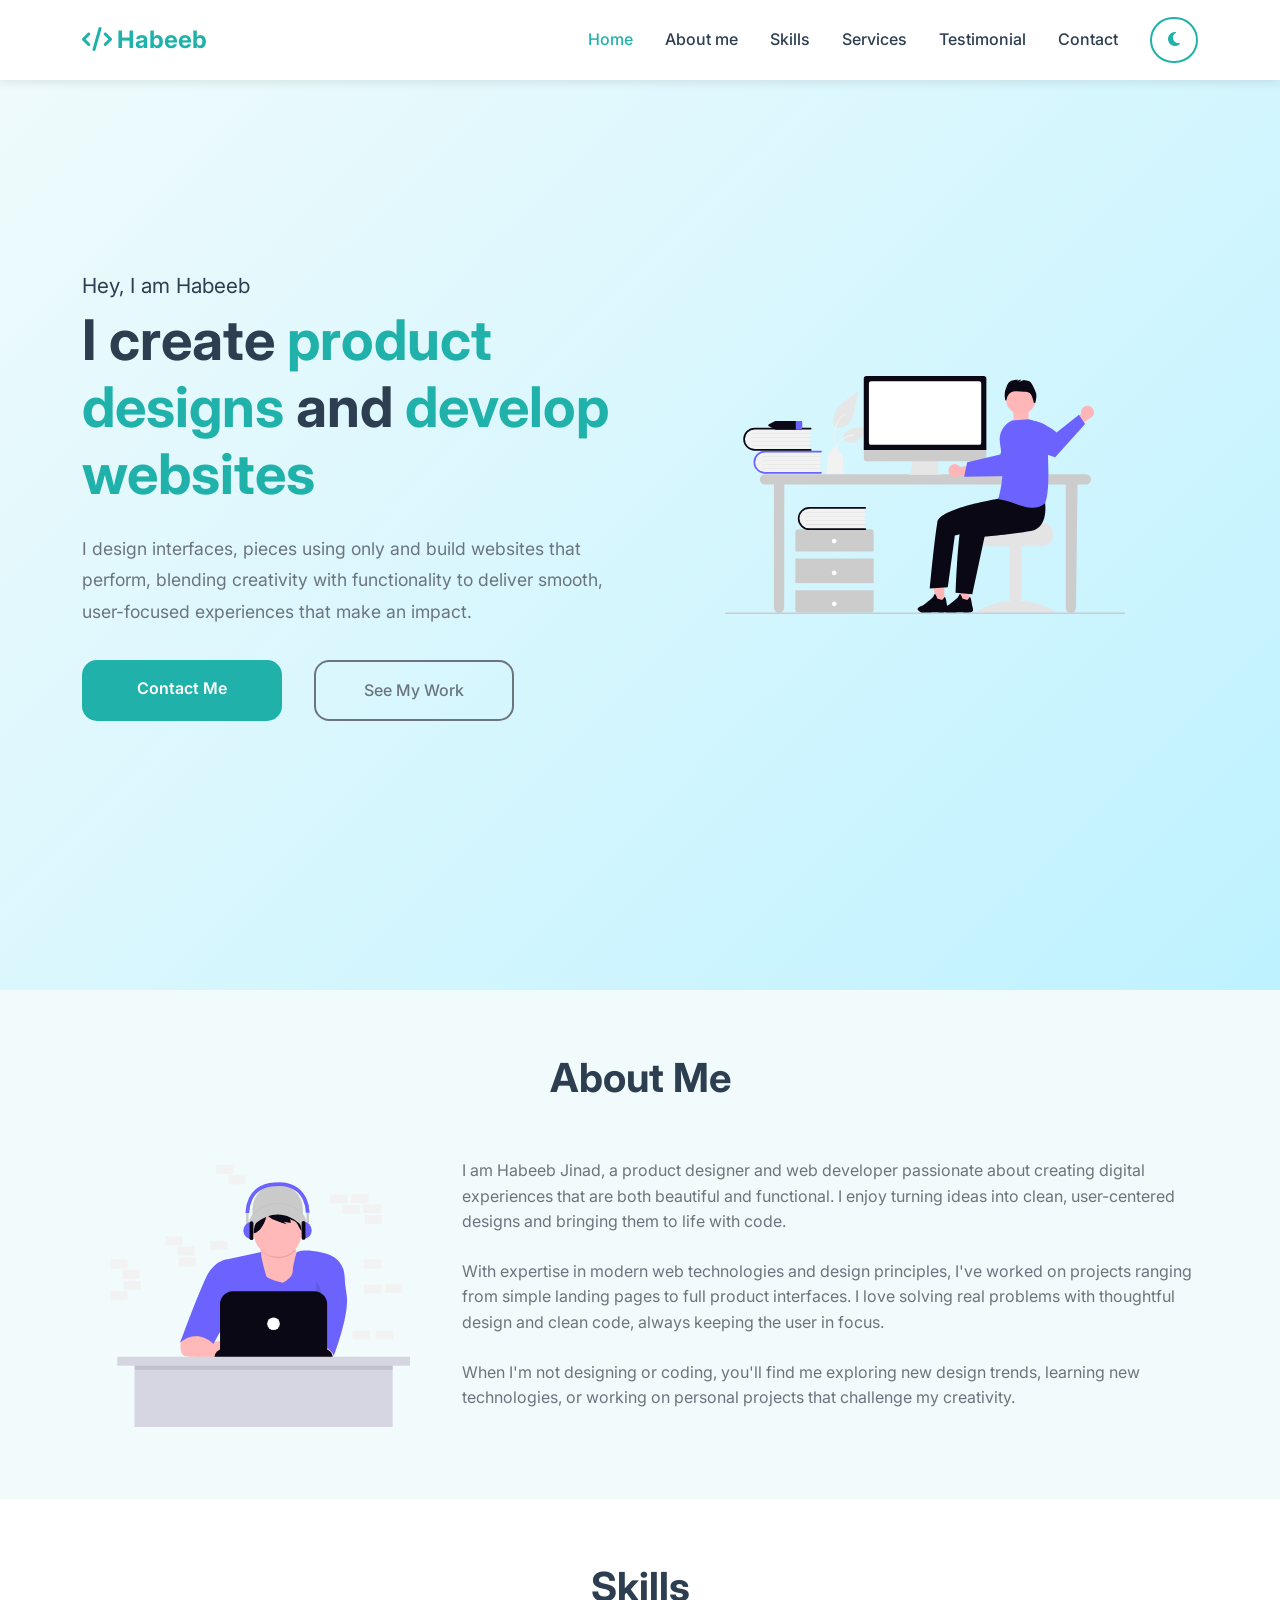
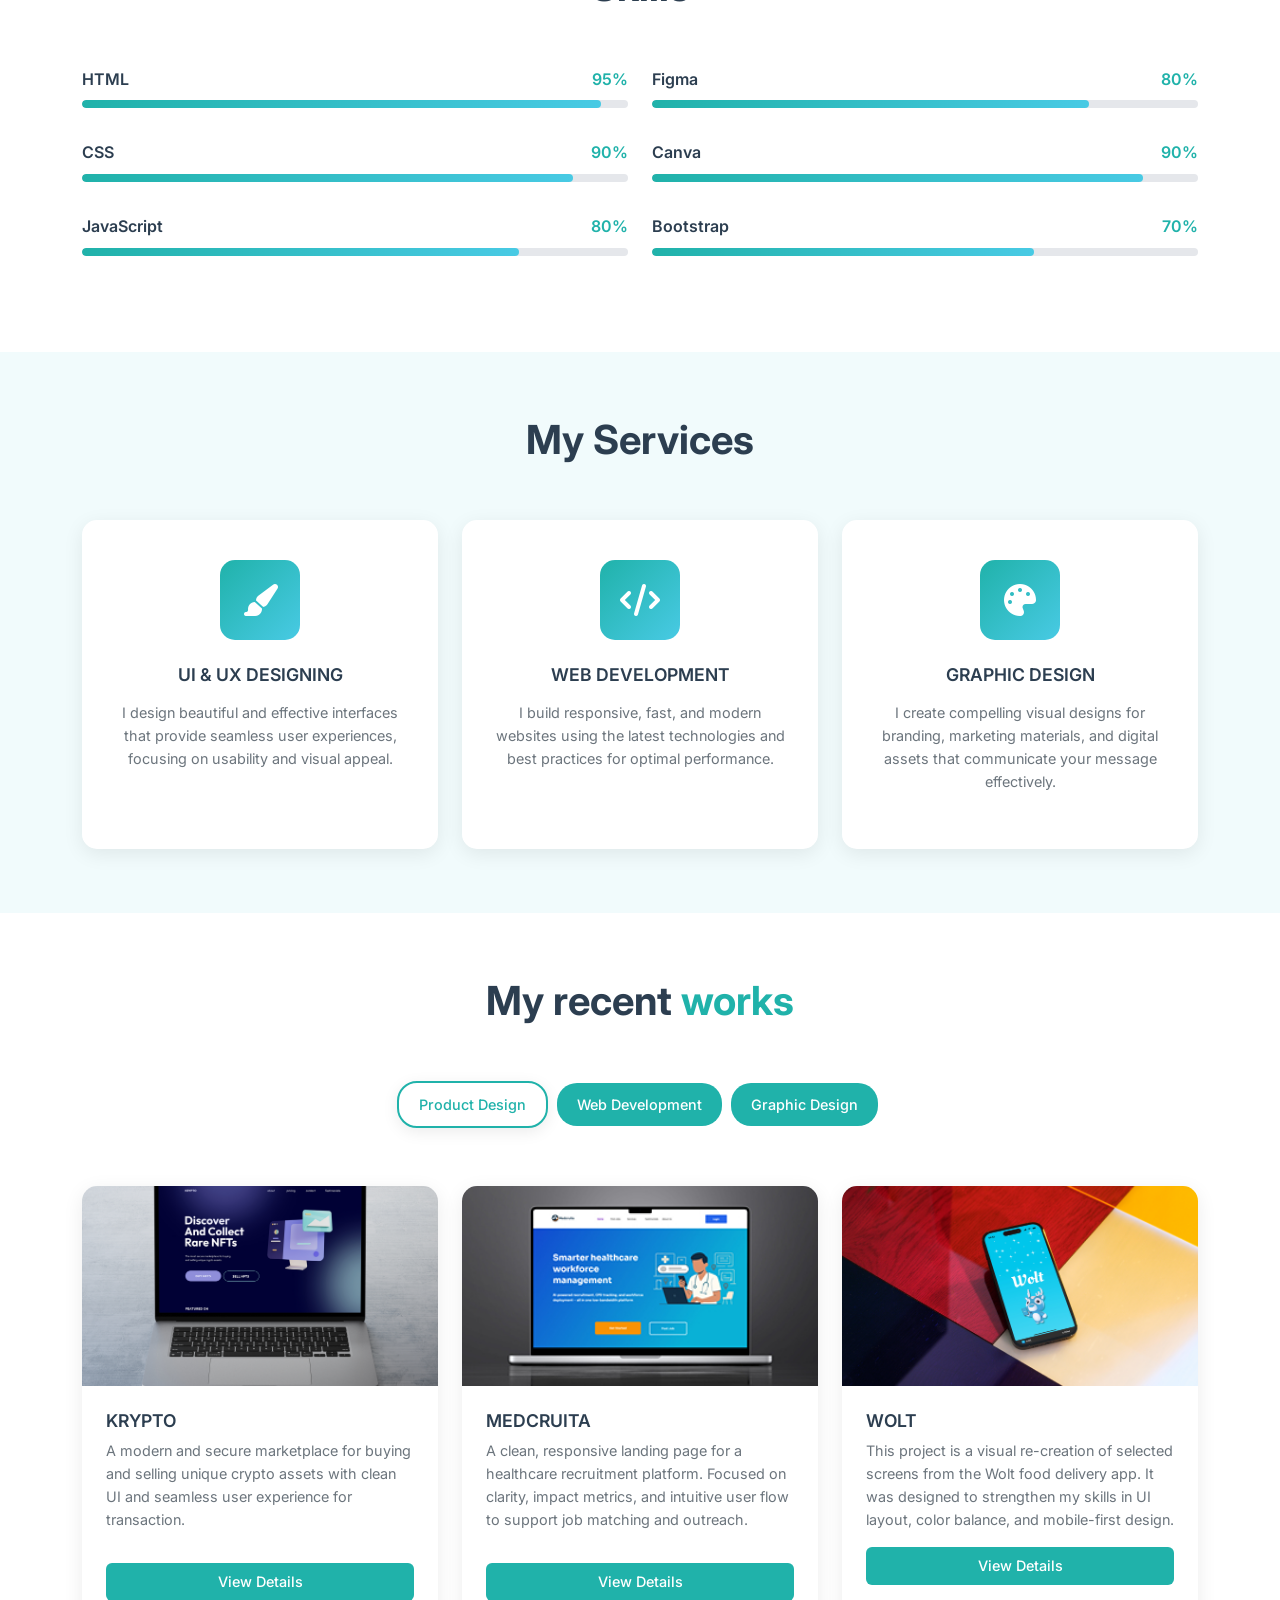
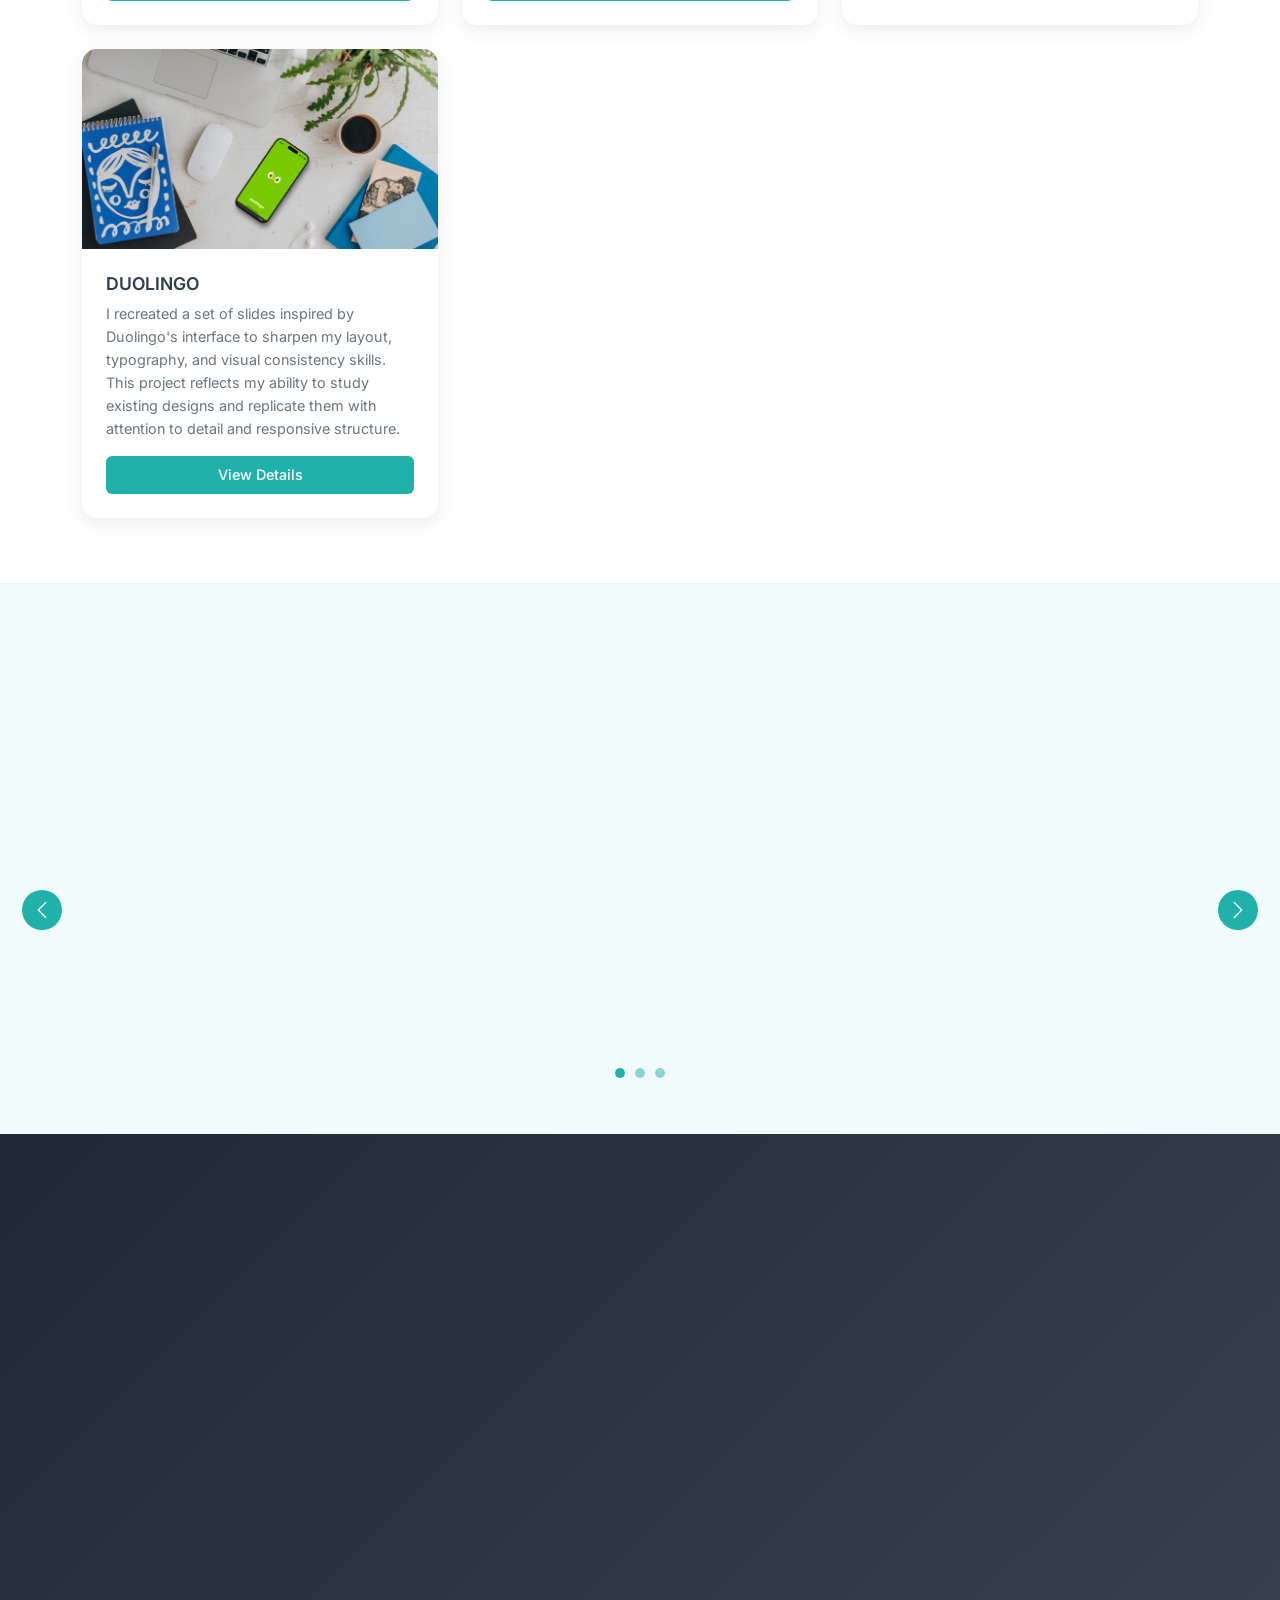
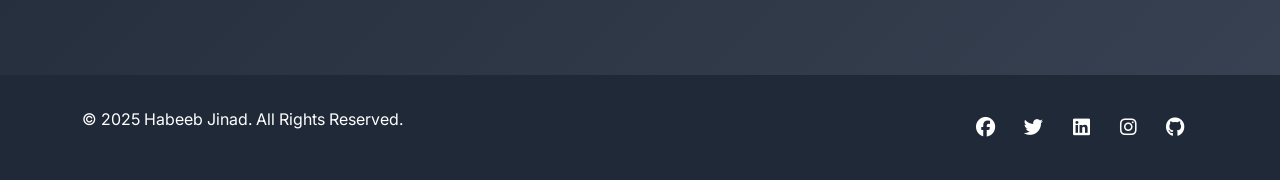
==== commit f46c3436: "code update" ====
--- a/index.html
+++ b/index.html
@@ -220,7 +220,7 @@
                         <div class="portfolio-img1"></div>
                         <div class="portfolio-content">
                             <h5 class="portfolio-title">KRYPTO</h5>
-                            <p class="portfolio-description">A modern and secure marketplace for buying and selling unique crypto assets with clean UI and seamless user experience for transaction.</p>
+                            <p class="portfolio-description pb-3">A modern and secure marketplace for buying and selling unique crypto assets with clean UI and seamless user experience for transaction.</p>
                             <button class="btn btn-portfolio">
                                 <a href="https://www.figma.com/proto/UtSwRe54buXSeddj10uqeL/Flux---Figma-Build-Tutorial--Starter---Community-?node-id=206-2&t=BahXL095dK6r2NUO-1&scaling=scale-down&content-scaling=fixed&page-id=0%3A1&starting-point-node-id=206%3A2" style="color:white; text-decoration:none;">View Details</a>
                             </button>
@@ -232,7 +232,7 @@
                         <div class="portfolio-img2"></div>
                         <div class="portfolio-content">
                             <h5 class="portfolio-title">MEDCRUITA</h5>
-                            <p class="portfolio-description">A clean, responsive landing page for a healthcare recruitment platform. Focused on clarity, impact metrics, and intuitive user flow to support job matching and outreach.</p>
+                            <p class="portfolio-description pb-3">A clean, responsive landing page for a healthcare recruitment platform. Focused on clarity, impact metrics, and intuitive user flow to support job matching and outreach.</p>
                             <button class="btn btn-portfolio">
                                 <a href="https://www.figma.com/proto/5CIDczRvrMEs2ek6XN0WED/Health-Staff-Shortage?node-id=11-48&p=f&t=WVgqAH7skLcVqUFS-1&scaling=min-zoom&content-scaling=fixed&page-id=0%3A1&starting-point-node-id=11%3A48" style="color:white; text-decoration:none;">View Details</a>
                             </button>
@@ -269,25 +269,29 @@
             <div class="row portfolio-tab g-4" id="tab-web" style="display:none;">
                 <div class="col-lg-4 col-md-6" data-aos="fade-up" data-aos-delay="100">
                     <div class="portfolio-card h-100">
-                        <div class="portfolio-img">
-                            <img src="Images/Medmockup.jpg" alt="Portfolio Website" class="img-fluid">
-                        </div>
-                        <div class="portfolio-content">
-                            <h5 class="portfolio-title">PORTFOLIO WEBSITE</h5>
-                            <p class="portfolio-description">A personal portfolio website built with HTML, CSS, and JavaScript.</p>
-                            <button class="btn btn-portfolio">View Details</button>
-                        </div>
-                    </div>
-                </div>
-                <div class="col-lg-4 col-md-6" data-aos="fade-up" data-aos-delay="200">
-                    <div class="portfolio-card h-100">
-                        <div class="portfolio-img">
-                            <i class="fas fa-chart-line"></i>
-                        </div>
-                        <div class="portfolio-content">
-                            <h5 class="portfolio-title">FINTECH</h5>
-                            <p class="portfolio-description">A modern fintech application with clean UI and seamless user experience for financial management.</p>
-                            <button class="btn btn-portfolio">View Details</button>
+                        <div class="portfolio-img6" >
+                            <!-- <img src="Images/Medmockup.jpg" alt="Portfolio Website" class="img-fluid"> -->
+                        </div>
+                        <div class="portfolio-content">
+                            <h5 class="portfolio-title">TAIMAKO HUB</h5>
+                            <p class="portfolio-description">An education-focused web project designed to bridge the learning gap in Northern Nigeria. It provides accessible learning resources, lesson notes for teachers, and a platform for students to study online. Built with community impact in mind.</p>
+                            <button class="btn btn-portfolio">
+                                <a href="https://topnaid.github.io/Taimoko_hub/" style="color:white; text-decoration:none;">View Details</a>
+                            </button>
+                        </div>
+                    </div>
+                </div>
+                <div class="col-lg-4 col-md-6" data-aos="fade-up" data-aos-delay="100">
+                    <div class="portfolio-card h-100">
+                        <div class="portfolio-img7" >
+                            <!-- <img src="Images/Medmockup.jpg" alt="Portfolio Website" class="img-fluid"> -->
+                        </div>
+                        <div class="portfolio-content">
+                            <h5 class="portfolio-title">E-COMMERCE AUCTION WEBSITE</h5>
+                            <p class="portfolio-description pt-4 pb-5">A dynamic auction platform allowing users to post, bid, comment, and manage listings with watchlist features and user authentication</p>
+                            <button class="btn btn-portfolio">
+                                <a href="https://github.com/TopNaid/Ecommerce_website" style="color:white; text-decoration:none;">View Github</a>
+                            </button>
                         </div>
                     </div>
                 </div>
@@ -381,7 +385,7 @@
                                             <i class="fas fa-user"></i>
                                         </div>
                                         <div class="author-info">
-                                            <h6>Michael Chen</h6>
+                                            <h6>Michael Ola</h6>
                                             <small>Founder, ShopEasy</small>
                                         </div>
                                     </div>
@@ -399,7 +403,7 @@
                                             <i class="fas fa-user"></i>
                                         </div>
                                         <div class="author-info">
-                                            <h6>Emily Rodriguez</h6>
+                                            <h6>Grace John</h6>
                                             <small>Product Manager, AppFlow</small>
                                         </div>
                                     </div>
--- a/style.css
+++ b/style.css
@@ -89,8 +89,8 @@
 /* Hero Section */
 .hero {
     background: linear-gradient(135deg, var(--light-blue) 0%, var(--soft-blue) 100%);
-    padding: 2rem 0;
-    min-height: 100vh;
+    padding: 0.7rem 0;
+    min-height: 110vh;
     display: flex;
     align-items: center;
 }
@@ -117,7 +117,7 @@
 .hero .intro-text {
     color: var(--text-dark);
     font-size: clamp(1.1rem, 2.5vw, 1.3rem);
-    margin-bottom: 0.7rem;
+    margin-bottom: 0.3rem;
 }
 
 .hero-buttons {
@@ -130,14 +130,14 @@
     background: var(--primary-color);
     border: none;
     padding: 1rem 2rem;
-    border-radius: 8px;
+    border-radius: 15px;
     font-weight: 600;
     color: white;
     transition: all 0.3s ease;
     text-decoration: none;
     display: inline-block;
     text-align: center;
-    min-width: 150px;
+    min-width: 200px;
 }
 
 .btn-primary-custom:hover {
@@ -150,13 +150,13 @@
     border: 2px solid var(--text-light);
     color: var(--text-light);
     padding: 1rem 2rem;
-    border-radius: 8px;
+    border-radius: 15px;
     font-weight: 500;
     transition: all 0.3s ease;
     text-decoration: none;
     display: inline-block;
     text-align: center;
-    min-width: 150px;
+    min-width: 200px;
 }
 
 .btn-outline-custom:hover {
@@ -356,7 +356,9 @@
 .portfolio-img1,
 .portfolio-img2,
 .portfolio-img3,
-.portfolio-img4 {
+.portfolio-img4,
+.portfolio-img6,
+.portfolio-img7 {
     width: 100%;
     height: 200px;
     background-size: cover;
@@ -382,6 +384,13 @@
 .portfolio-img4 {
     background-image: url('Images/Duolin2.jpeg');
 }
+.portfolio-img6 {
+    background-image: url('Images/Taimako.JPG');
+}
+.portfolio-img7 {
+    background-image: url('Images/auction.JPG');
+}
+
 
 .portfolio-img {
     height: 200px;
@@ -605,6 +614,13 @@
     .carousel-control-next {
         right: -40px;
     }
+      .hero {
+        padding-top: 0;
+        min-height:50vh !important;
+    }
+    .hero .row {
+        margin-bottom: 0 !important;
+    }
 }
 
 @media (max-width: 992px) {
@@ -620,7 +636,7 @@
     }
     
     .hero {
-        padding: 1rem 0;
+        padding: 3rem 0;
         text-align: center;
     }
     
@@ -629,7 +645,7 @@
     }
     
     .section {
-        padding: 3rem 0;
+        padding: 1rem 0;
     }
     
     .carousel-control-prev,
@@ -639,6 +655,7 @@
 }
 
 @media (max-width: 768px) {
+    
     .portfolio-tab-btn {
         padding: 8px 16px;
         font-size: 0.8rem;
@@ -673,9 +690,24 @@
 
 @media (max-width: 576px) {
     .hero {
-        padding: 0.5rem 0;
-    }
-    
+        padding-top: 80px;
+    }
+    .hero .row {
+        margin-bottom: 0 !important;
+    }
+    .hero-illustration {
+        margin-bottom: 0 !important;
+        padding-bottom: 0 !important;
+    }
+    .hero .col-lg-6,
+    .hero .col-md-12 {
+        margin-bottom: 0 !important;
+        padding-bottom: 0 !important;
+    }
+    .hero .intro-text {
+        margin-top: 0 !important;
+    }
+   
     .hero-buttons {
         flex-direction: column;
         align-items: center;
@@ -718,7 +750,7 @@
     .portfolio-img3,
     .portfolio-img4,
     .portfolio-img {
-        height: 150px;
+        height: 200px;
     }
     
     .testimonial-card {
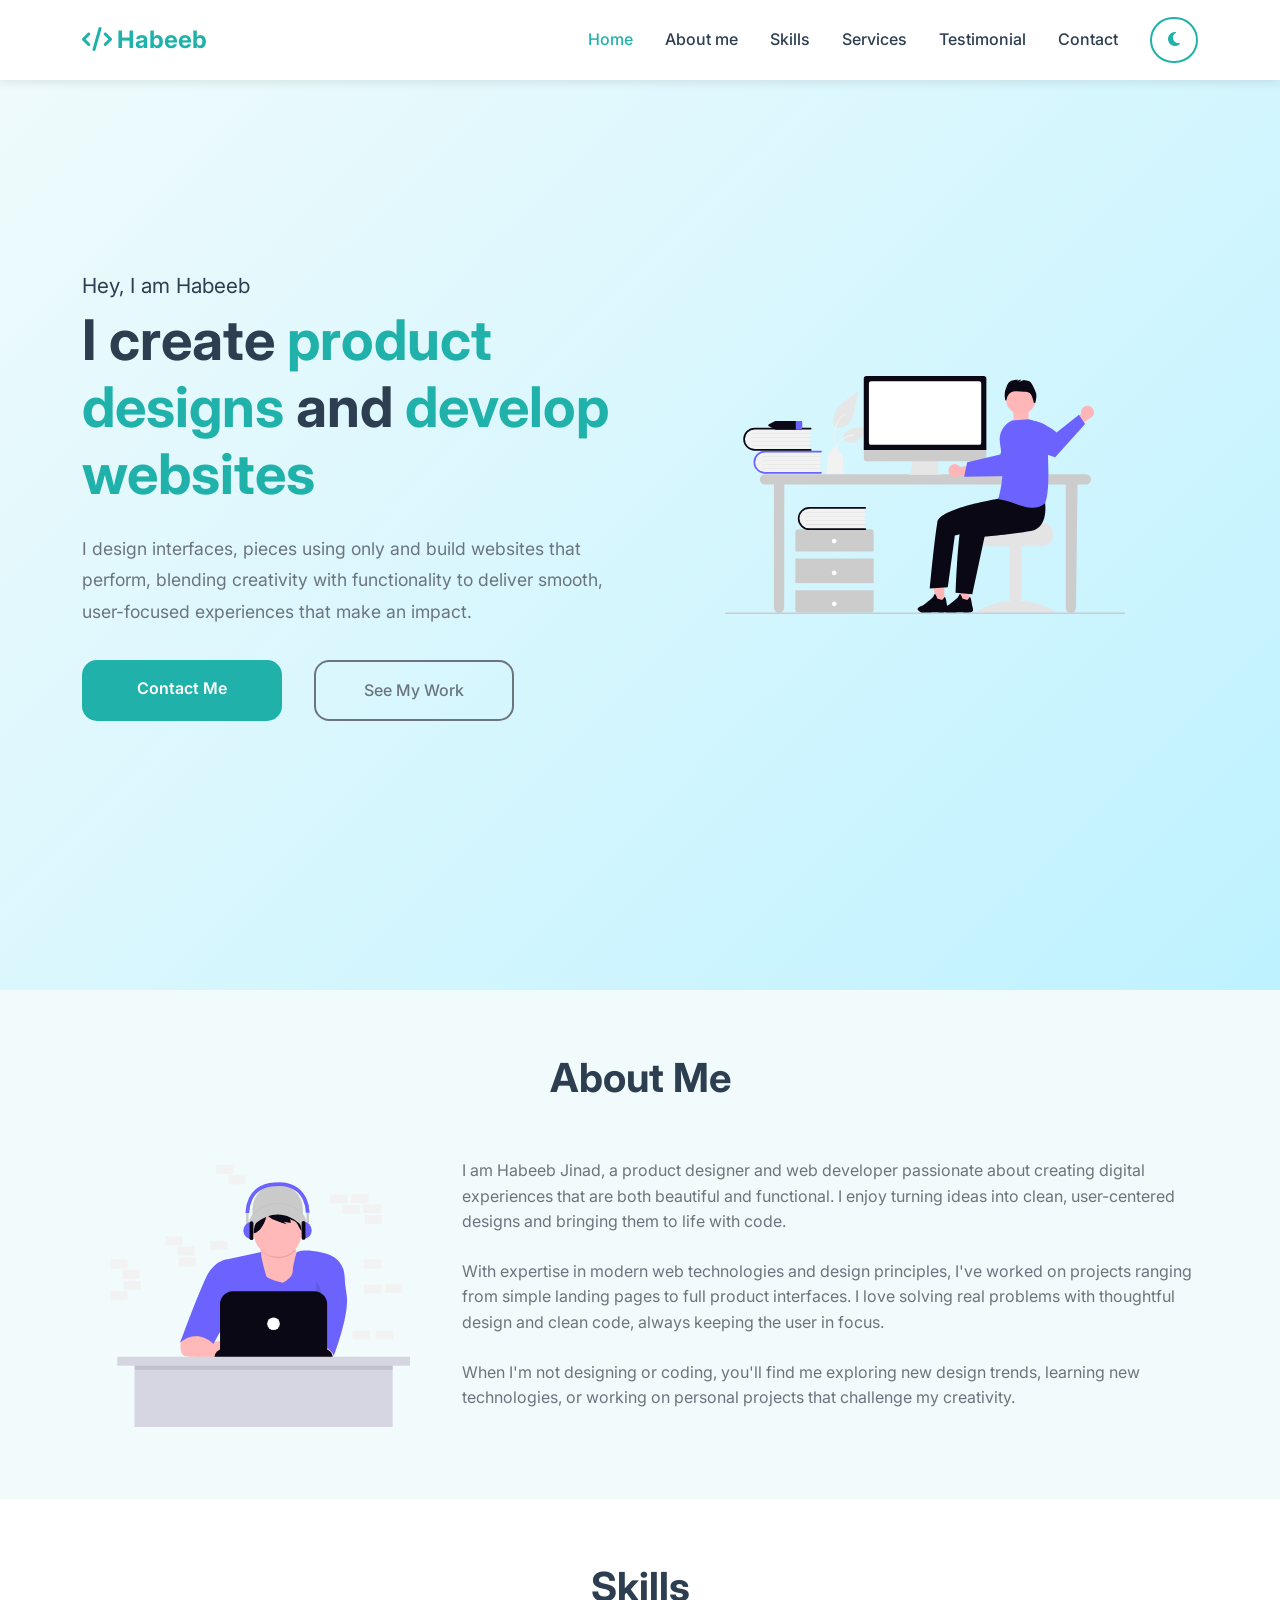
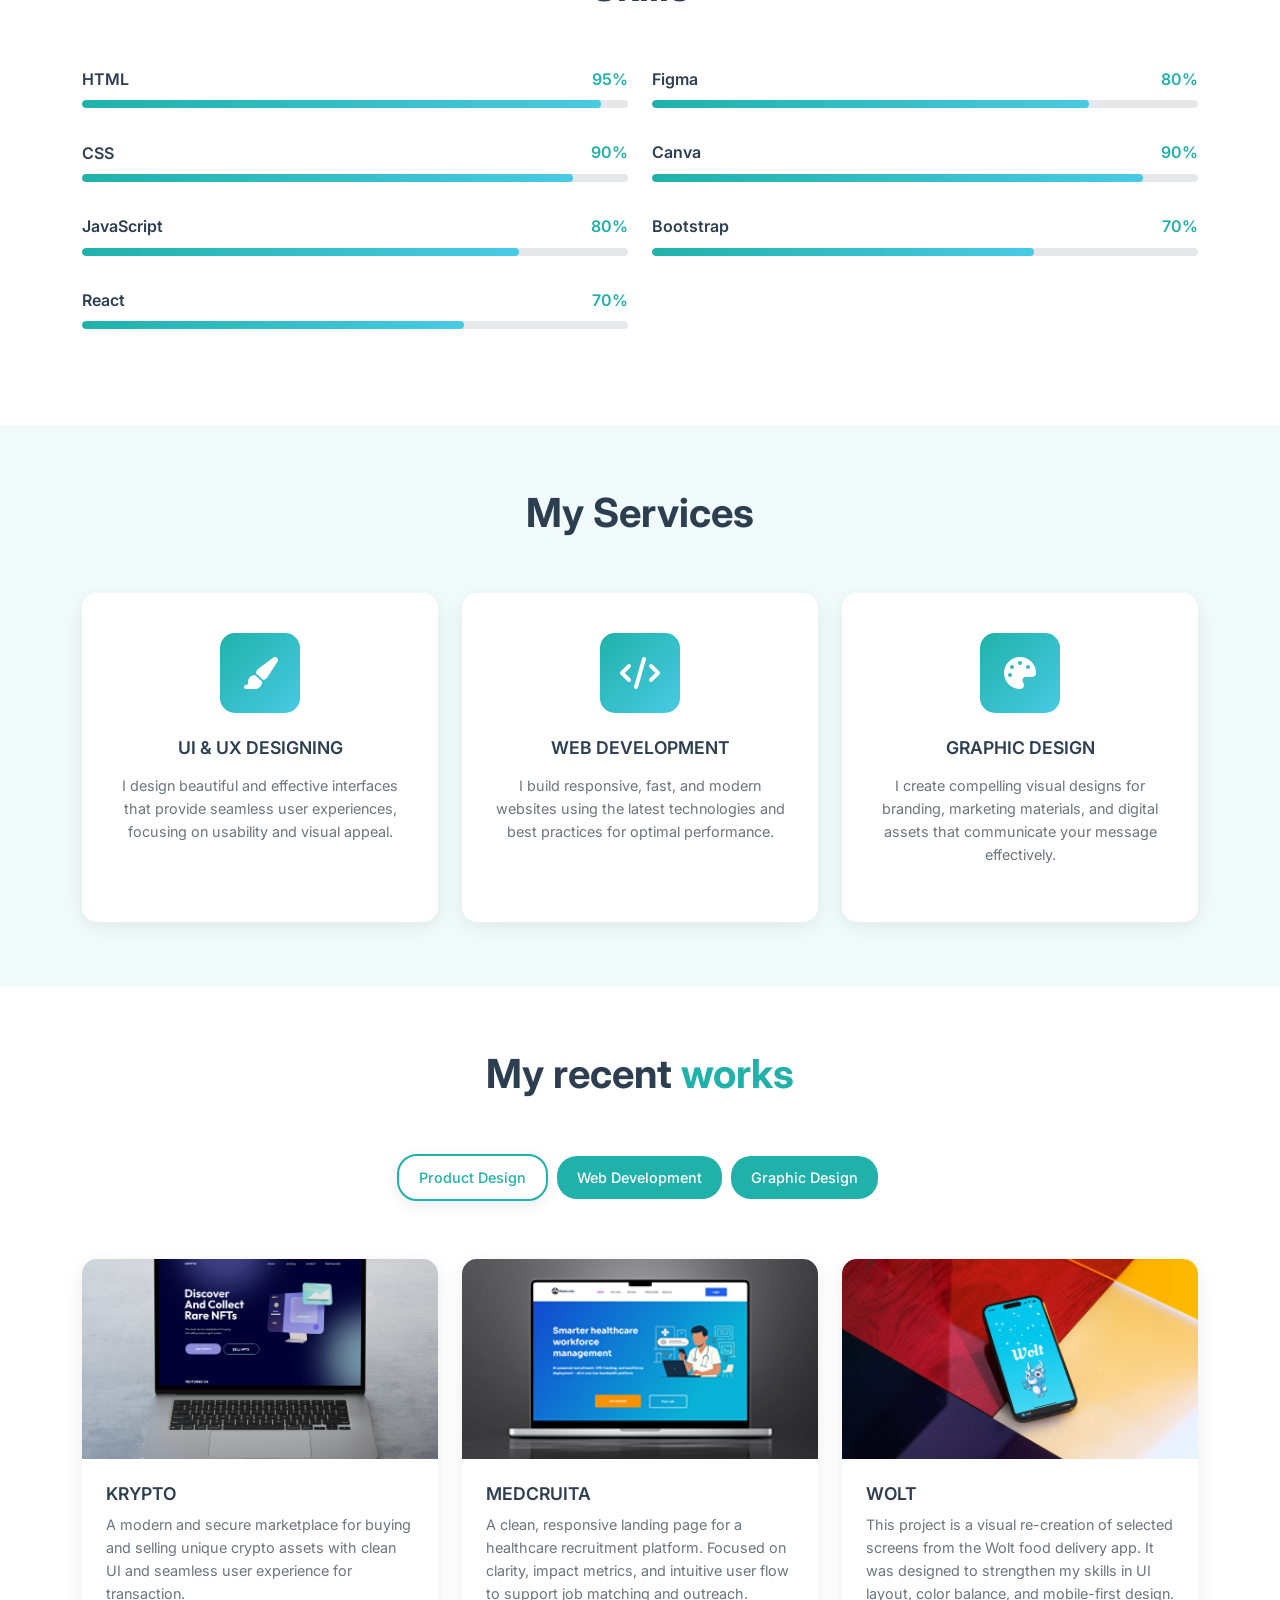
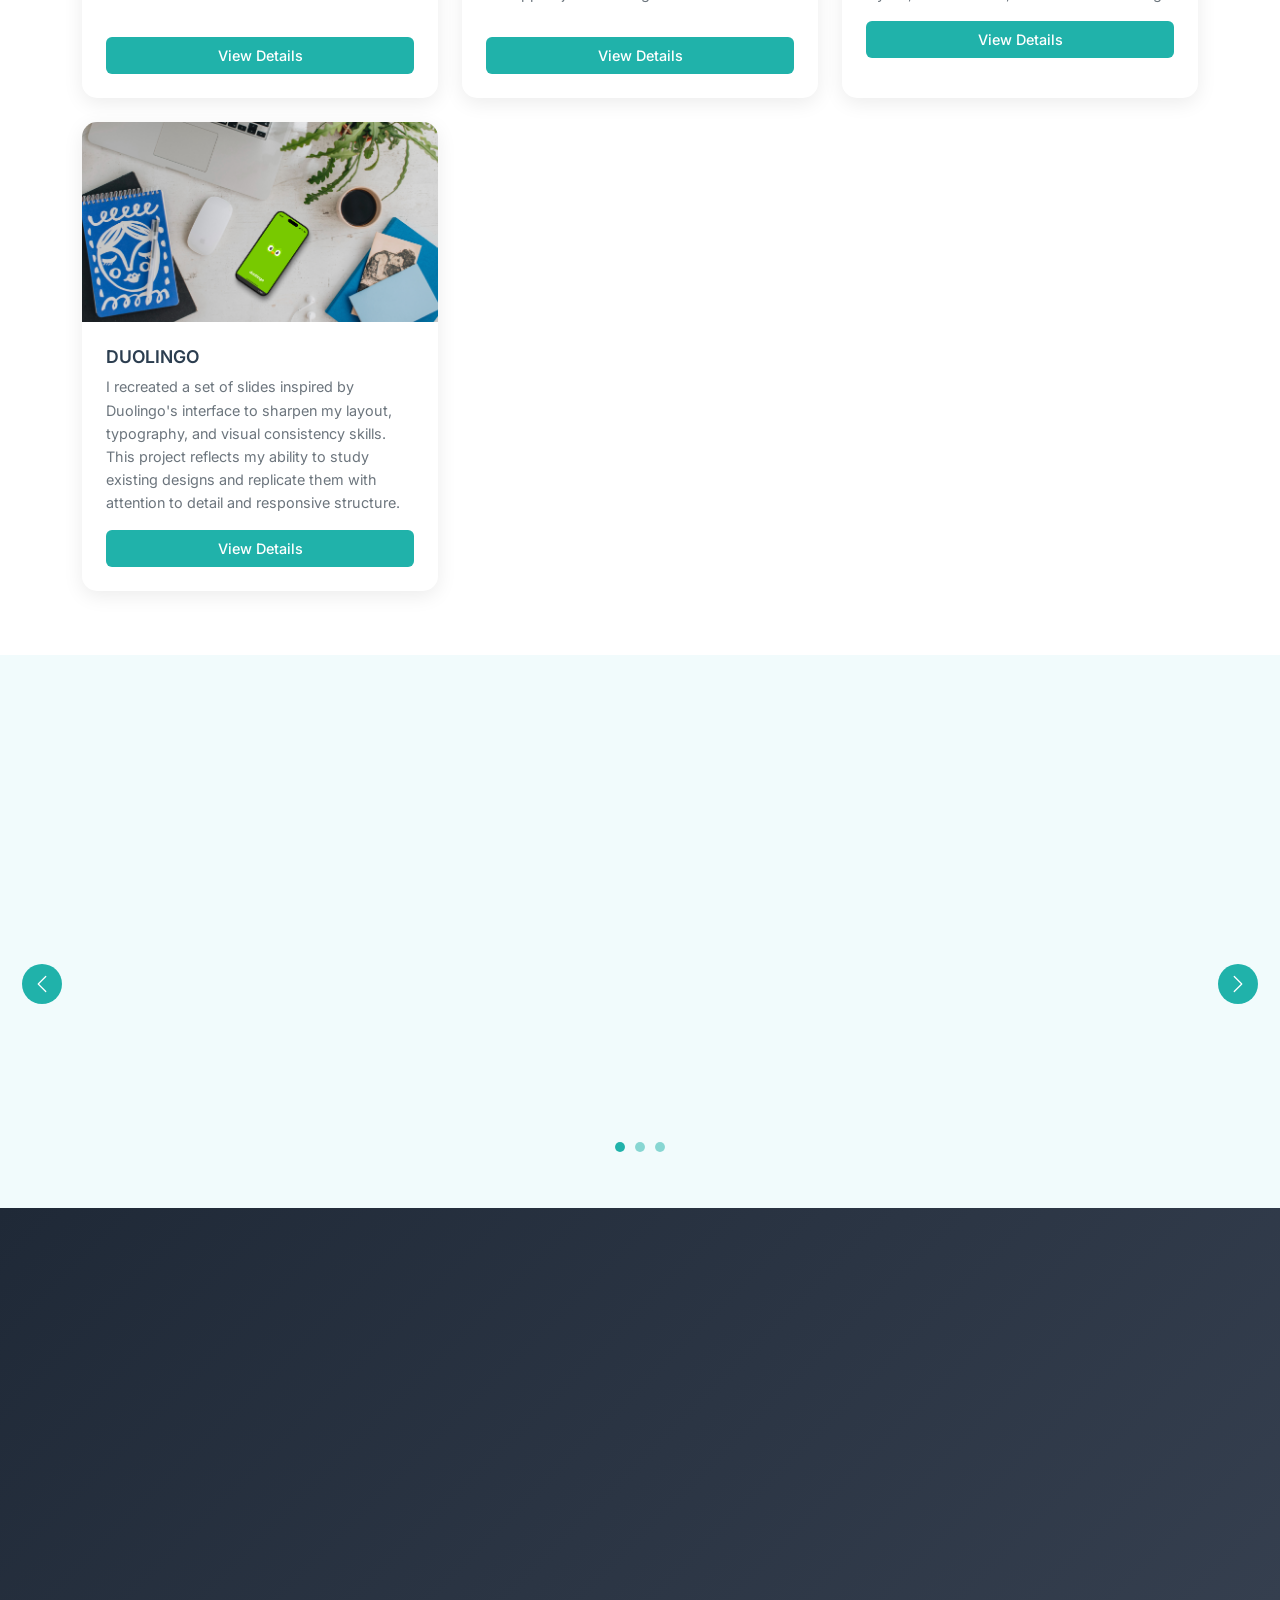
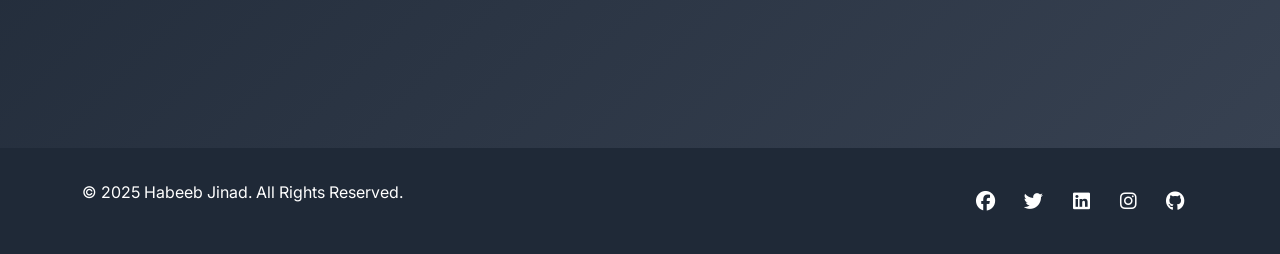
==== commit ab205c94: "react added" ====
--- a/index.html
+++ b/index.html
@@ -132,6 +132,15 @@
                             <div class="skill-progress" data-width="80"></div>
                         </div>
                     </div>
+                     <div class="skill-item">
+                        <div class="skill-header">
+                            <span class="skill-name">React</span>
+                            <span class="skill-percentage">70%</span>
+                        </div>
+                        <div class="skill-bar">
+                            <div class="skill-progress" data-width="70"></div>
+                        </div>
+                    </div>
                 </div>
                 <div class="col-lg-6 col-md-12" data-aos="fade-left">
                     <div class="skill-item">
@@ -267,6 +276,21 @@
             
             <!-- Web Development Portfolio -->
             <div class="row portfolio-tab g-4" id="tab-web" style="display:none;">
+                <div class="col-lg-4 col-md-6" data-aos="fade-up" data-aos-delay="300">
+                    <div class="portfolio-card h-100">
+                        <div class="portfolio-img8">
+                         
+                        </div>
+                        <div class="portfolio-content">
+                            <h5 class="portfolio-title">PREPTOHIRE</h5>
+                            <p class="portfolio-description"> A career preparation platform designed to help job seekers confidently navigate and prepare for interviews and land their dream jobs.</p>
+                            
+                            <button class="btn btn-portfolio">
+                                <a href="https://preptohire.vercel.app/" style="color:white; text-decoration:none;">View Details</a>
+                            </button>
+                        </div>
+                    </div>
+                </div>
                 <div class="col-lg-4 col-md-6" data-aos="fade-up" data-aos-delay="100">
                     <div class="portfolio-card h-100">
                         <div class="portfolio-img6" >
@@ -292,18 +316,6 @@
                             <button class="btn btn-portfolio">
                                 <a href="https://github.com/TopNaid/Ecommerce_website" style="color:white; text-decoration:none;">View Github</a>
                             </button>
-                        </div>
-                    </div>
-                </div>
-                <div class="col-lg-4 col-md-6" data-aos="fade-up" data-aos-delay="300">
-                    <div class="portfolio-card h-100">
-                        <div class="portfolio-img">
-                            <i class="fas fa-chart-line"></i>
-                        </div>
-                        <div class="portfolio-content">
-                            <h5 class="portfolio-title">FINTECH</h5>
-                            <p class="portfolio-description">A modern fintech application with clean UI and seamless user experience for financial management.</p>
-                            <button class="btn btn-portfolio">View Details</button>
                         </div>
                     </div>
                 </div>
@@ -313,37 +325,42 @@
             <div class="row portfolio-tab g-4" id="tab-graphic" style="display:none;">
                 <div class="col-lg-4 col-md-6" data-aos="fade-up" data-aos-delay="100">
                     <div class="portfolio-card h-100">
-                        <div class="portfolio-img">
-                            <i class="fas fa-palette"></i>
-                        </div>
-                        <div class="portfolio-content">
-                            <h5 class="portfolio-title">LOGO DESIGN</h5>
-                            <p class="portfolio-description">Creative logo designs for brands and businesses.</p>
-                            <button class="btn btn-portfolio">View Details</button>
-                        </div>
-                    </div>
-                </div>
-                <div class="col-lg-4 col-md-6" data-aos="fade-up" data-aos-delay="200">
-                    <div class="portfolio-card h-100">
-                        <div class="portfolio-img">
-                            <i class="fas fa-chart-line"></i>
-                        </div>
-                        <div class="portfolio-content">
-                            <h5 class="portfolio-title">FINTECH</h5>
-                            <p class="portfolio-description">A modern fintech application with clean UI and seamless user experience for financial management.</p>
-                            <button class="btn btn-portfolio">View Details</button>
-                        </div>
-                    </div>
-                </div>
-                <div class="col-lg-4 col-md-6" data-aos="fade-up" data-aos-delay="300">
-                    <div class="portfolio-card h-100">
-                        <div class="portfolio-img">
-                            <i class="fas fa-chart-line"></i>
-                        </div>
-                        <div class="portfolio-content">
-                            <h5 class="portfolio-title">FINTECH</h5>
-                            <p class="portfolio-description">A modern fintech application with clean UI and seamless user experience for financial management.</p>
-                            <button class="btn btn-portfolio">View Details</button>
+                        <div class="portfolio-imga">
+                        
+                        </div> 
+                        <div class="portfolio-content">
+                            <h5 class="portfolio-title">FLYER DESIGN</h5>
+                            <p class="portfolio-description">Creative flyer designs for brands and businesses.</p>
+                            <button class="btn btn-portfolio">
+                                <a href="https://www.instagram.com/p/DMBfrQ2MCH2/?utm_source=ig_web_copy_link&igsh=MzRlODBiNWFlZA==" style="color:white; text-decoration:none;">View Image</a>
+                            </button>
+                        </div>
+                    </div>
+                </div>
+                <div class="col-lg-4 col-md-6" data-aos="fade-up" data-aos-delay="100">
+                    <div class="portfolio-card h-100">
+                        <div class="portfolio-imgb">
+                        
+                        </div> 
+                        <div class="portfolio-content">
+                            <h5 class="portfolio-title">FLYER DESIGN</h5>
+                            <p class="portfolio-description">Creative flyer designs for brands and businesses.</p>
+                            <button class="btn btn-portfolio">
+                                <a href="https://www.instagram.com/p/CeW11r6roxK/?utm_source=ig_web_copy_link" style="color:white; text-decoration:none;">View Image</a>
+                            </button>
+                        </div>
+                    </div>
+                </div>
+                <div class="col-lg-4 col-md-6" data-aos="fade-up" data-aos-delay="100">
+                    <div class="portfolio-card h-100">
+                        <div class="portfolio-imgc">
+                        
+                        </div> 
+                        <div class="portfolio-content">
+                            <h5 class="portfolio-title">FLYER DESIGN</h5>
+                            <p class="portfolio-description">Creative flyer designs for brands and businesses.</p>
+                            <a href="https://www.instagram.com/p/CePNjvUrGwK/?utm_source=ig_web_copy_link&igsh=MzRlODBiNWFlZA==" style="color:white; text-decoration:none;"><button class="btn btn-portfolio">View Image</button></a>
+                            
                         </div>
                     </div>
                 </div>
@@ -361,13 +378,13 @@
                         <div class="row justify-content-center">
                             <div class="col-lg-8 col-md-10">
                                 <div class="testimonial-card" data-aos="fade-up">
-                                    <p class="testimonial-text">"Working with Mubashir was an absolute pleasure. His attention to detail and creative approach resulted in a website that exceeded our expectations. The design is both beautiful and functional."</p>
+                                    <p class="testimonial-text">"Working with Habeeb was an absolute pleasure. His attention to detail and creative approach resulted in a website that exceeded our expectations. The design is both beautiful and functional."</p>
                                     <div class="testimonial-author">
                                         <div class="author-img">
                                             <i class="fas fa-user"></i>
                                         </div>
                                         <div class="author-info">
-                                            <h6>Sarah Johnson</h6>
+                                            <h6>Tola Johnson</h6>
                                             <small>CEO, TechStart</small>
                                         </div>
                                     </div>
@@ -442,15 +459,15 @@
                     </div>
                 </div>
                 <div class="col-lg-6 col-md-12" data-aos="fade-left">
-                    <form class="contact-form" id="contactForm">
+                    <form class="contact-form" id="contactForm" action="https://formspree.io/f/xlgdpapy" method="POST">
                         <div class="mb-3">
-                            <input type="text" class="form-control" placeholder="Your name" required>
+                            <input type="text" class="form-control" name="name" placeholder="Your name" required>
                         </div>
                         <div class="mb-3">
-                            <input type="email" class="form-control" placeholder="Your email" required>
+                            <input type="email" class="form-control" name="email" placeholder="Your email" required>
                         </div>
                         <div class="mb-3">
-                            <textarea class="form-control" rows="4" placeholder="Your message" required></textarea>
+                            <textarea class="form-control" rows="4" name="message" placeholder="Your message" required></textarea>
                         </div>
                         <button type="submit" class="btn btn-primary-custom w-100">Send Message</button>
                     </form>
--- a/style.css
+++ b/style.css
@@ -358,7 +358,11 @@
 .portfolio-img3,
 .portfolio-img4,
 .portfolio-img6,
-.portfolio-img7 {
+.portfolio-img7,
+.portfolio-img8,
+.portfolio-imga,
+.portfolio-imgb,
+.portfolio-imgc {
     width: 100%;
     height: 200px;
     background-size: cover;
@@ -390,7 +394,18 @@
 .portfolio-img7 {
     background-image: url('Images/auction.JPG');
 }
-
+.portfolio-img8 {
+    background-image: url('Images/prepTohire.JPG');
+}
+.portfolio-imga {
+    background-image: url('Images/Timeless\ Fabrics\ for\ Every\ Occasion.jpg');
+}
+.portfolio-imgb {
+    background-image: url('Images/Burger_design.jpg');
+}
+.portfolio-imgc {
+    background-image: url('Images/LuxCar.jpg');
+}
 
 .portfolio-img {
     height: 200px;
